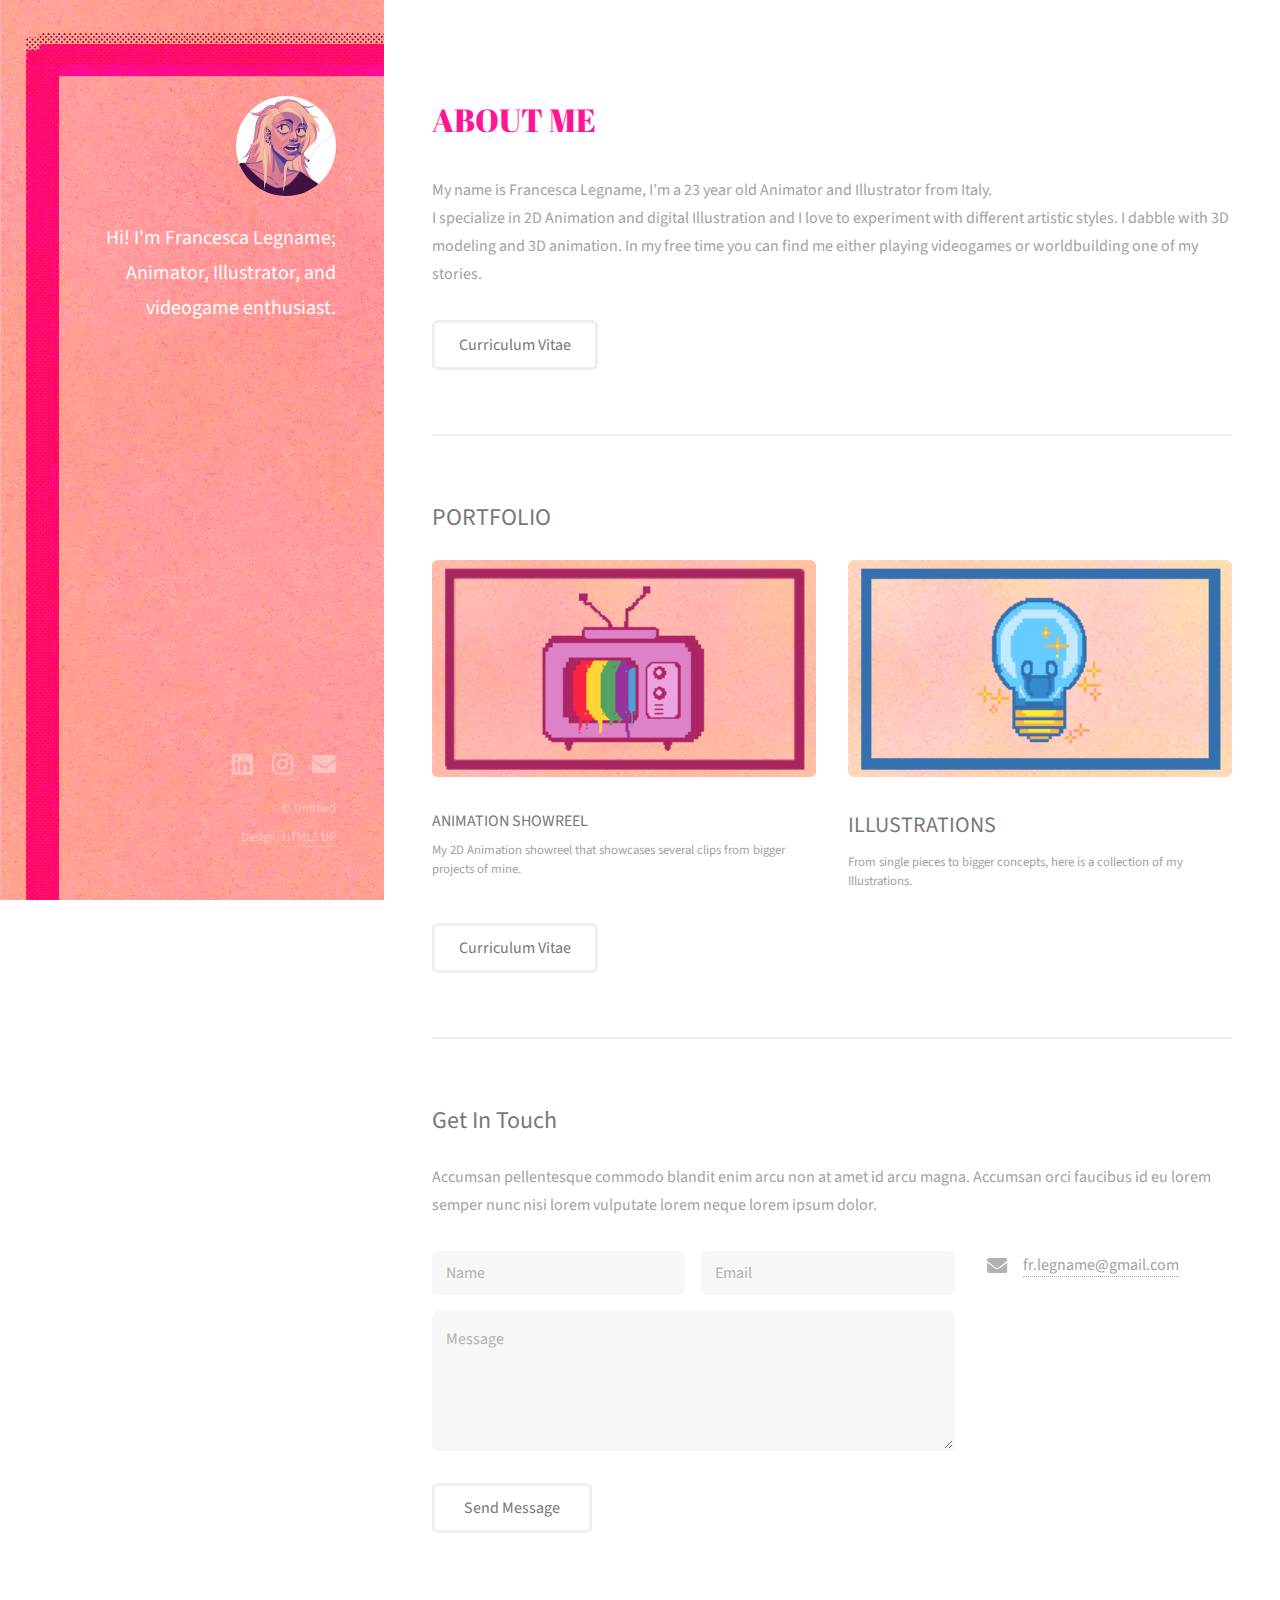
==== index.html @ 6d97934f "new overlay" ====
<!DOCTYPE HTML>
<!--
	Strata by HTML5 UP
	html5up.net | @ajlkn
	Free for personal and commercial use under the CCA 3.0 license (html5up.net/license)
-->
<html>
	<head>
		<title>Francesca Legname</title>
		<meta charset="utf-8" />
		<meta name="viewport" content="width=device-width, initial-scale=1, user-scalable=no" />
		<link rel="stylesheet" href="assets/css/main.css" />
		<link rel="preconnect" href="https://fonts.googleapis.com">
		<link rel="preconnect" href="https://fonts.gstatic.com/" crossorigin>
		<link href="https://fonts.googleapis.com/css2?family=Abril+Fatface&display=swap" rel="stylesheet">
	</head>
	<body class="is-preload">

		<!-- Header -->
			<header id="header">
				<div class="inner">
					<a href="#" class="image avatar"><img src="images/unnamed.png" alt="" /></a>
					<h1><strong>Hi! I'm Francesca Legname; Animator,<br />
					 Illustrator, and videogame enthusiast.<br /></strong>
				</div>
			</header>

		<!-- Main -->
			<div id="main">

				<!-- One -->
					<section id="one">
						<header class="major">
							<h2 style="font-family:'Abril Fatface'; color: deeppink;">ABOUT ME<br />
							</h2>
						</header>
						<p>My name is Francesca Legname, I’m a 23 year old Animator and Illustrator from Italy. <br />
							I specialize in 2D Animation and digital Illustration and I love to experiment with different artistic styles. I dabble with 3D modeling and 3D animation.
							In my free time you can find me either playing videogames or worldbuilding one of my stories.</p>
						<ul class="actions">
							<li><a href="files\CV.pdf" target="_blank" class="button">Curriculum Vitae</a></li>
						</ul>
					</section>

				<!-- Two -->
					<section id="two">
						<h2>PORTFOLIO</h2>
						<div class="row">
							<article class="col-6 col-12-xsmall work-item">
								<a href="images/SHOWREEL.mp4" class="video fit thumb"><img src="images/thumbs/TV ICON.png" alt="" /></a>
								<h3>ANIMATION SHOWREEL</h3>
								<p>My 2D Animation showreel that showcases several clips from bigger projects of mine.</p>
							</article>
							<article class="col-6 col-12-xsmall work-item">
								<a href="illustrations.html"  class= "html fit thumb"><img src="images/thumbs/BULB ICON.png" alt="" /></a>
								<h3 style="font-size: 22px">ILLUSTRATIONS</h3>
								<p>From single pieces to bigger concepts, here is a collection of my Illustrations.</p>
							</article>
							<!-- <article class="col-6 col-12-xsmall work-item">
								<a href="images/fulls/03.jpg" class="image fit thumb"><img src="images/thumbs/03.jpg" alt="" /></a>
								<h3>Tortor metus commodo</h3>
								<p>Lorem ipsum dolor sit amet nisl sed nullam feugiat.</p> -->
							
						</div>
						<ul class="actions">
							<li><a href="files\CV.pdf" target="_blank" class="button">Curriculum Vitae</a></li>
						</ul>
					</section>

				<!-- Three -->
					<section id="three">
						<h2>Get In Touch</h2>
						<p>Accumsan pellentesque commodo blandit enim arcu non at amet id arcu magna. Accumsan orci faucibus id eu lorem semper nunc nisi lorem vulputate lorem neque lorem ipsum dolor.</p>
						<div class="row">
							<div class="col-8 col-12-small">
								<form method="post" action="#">
									<div class="row gtr-uniform gtr-50">
										<div class="col-6 col-12-xsmall"><input type="text" name="name" id="name" placeholder="Name" /></div>
										<div class="col-6 col-12-xsmall"><input type="email" name="email" id="email" placeholder="Email" /></div>
										<div class="col-12"><textarea name="message" id="message" placeholder="Message" rows="4"></textarea></div>
									</div>
								</form>
								<ul class="actions">
									<li><input type="submit" value="Send Message" /></li>
								</ul>
							</div>
							<div class="col-4 col-12-small">
								<ul class="labeled-icons">
									<li>
										<h3 class="icon solid fa-envelope"><span class="label">Email</span></h3>
										<a href="mailto:fr.legname@gmail.com">fr.legname@gmail.com</a>
									</li>
								</ul>
							</div>
						</div>
					</section>

				<!-- Four -->
				<!--
					<section id="four">
						<h2>Elements</h2>

						<section>
							<h4>Text</h4>
							<p>This is <b>bold</b> and this is <strong>strong</strong>. This is <i>italic</i> and this is <em>emphasized</em>.
							This is <sup>superscript</sup> text and this is <sub>subscript</sub> text.
							This is <u>underlined</u> and this is code: <code>for (;;) { ... }</code>. Finally, <a href="#">this is a link</a>.</p>
							<hr />
							<header>
								<h4>Heading with a Subtitle</h4>
								<p>Lorem ipsum dolor sit amet nullam id egestas urna aliquam</p>
							</header>
							<p>Nunc lacinia ante nunc ac lobortis. Interdum adipiscing gravida odio porttitor sem non mi integer non faucibus ornare mi ut ante amet placerat aliquet. Volutpat eu sed ante lacinia sapien lorem accumsan varius montes viverra nibh in adipiscing blandit tempus accumsan.</p>
							<header>
								<h5>Heading with a Subtitle</h5>
								<p>Lorem ipsum dolor sit amet nullam id egestas urna aliquam</p>
							</header>
							<p>Nunc lacinia ante nunc ac lobortis. Interdum adipiscing gravida odio porttitor sem non mi integer non faucibus ornare mi ut ante amet placerat aliquet. Volutpat eu sed ante lacinia sapien lorem accumsan varius montes viverra nibh in adipiscing blandit tempus accumsan.</p>
							<hr />
							<h2>Heading Level 2</h2>
							<h3>Heading Level 3</h3>
							<h4>Heading Level 4</h4>
							<h5>Heading Level 5</h5>
							<h6>Heading Level 6</h6>
							<hr />
							<h5>Blockquote</h5>
							<blockquote>Fringilla nisl. Donec accumsan interdum nisi, quis tincidunt felis sagittis eget tempus euismod. Vestibulum ante ipsum primis in faucibus vestibulum. Blandit adipiscing eu felis iaculis volutpat ac adipiscing accumsan faucibus. Vestibulum ante ipsum primis in faucibus lorem ipsum dolor sit amet nullam adipiscing eu felis.</blockquote>
							<h5>Preformatted</h5>
							<pre><code>i = 0;

while (!deck.isInOrder()) {
print 'Iteration ' + i;
deck.shuffle();
i++;
}

print 'It took ' + i + ' iterations to sort the deck.';</code></pre>
						</section>

						<section>
							<h4>Lists</h4>
							<div class="row">
								<div class="col-6 col-12-xsmall">
									<h5>Unordered</h5>
									<ul>
										<li>Dolor pulvinar etiam magna etiam.</li>
										<li>Sagittis adipiscing lorem eleifend.</li>
										<li>Felis enim feugiat dolore viverra.</li>
									</ul>
									<h5>Alternate</h5>
									<ul class="alt">
										<li>Dolor pulvinar etiam magna etiam.</li>
										<li>Sagittis adipiscing lorem eleifend.</li>
										<li>Felis enim feugiat dolore viverra.</li>
									</ul>
								</div>
								<div class="col-6 col-12-xsmall">
									<h5>Ordered</h5>
									<ol>
										<li>Dolor pulvinar etiam magna etiam.</li>
										<li>Etiam vel felis at lorem sed viverra.</li>
										<li>Felis enim feugiat dolore viverra.</li>
										<li>Dolor pulvinar etiam magna etiam.</li>
										<li>Etiam vel felis at lorem sed viverra.</li>
										<li>Felis enim feugiat dolore viverra.</li>
									</ol>
									<h5>Icons</h5>
									<ul class="icons">
										<li><a href="#" class="icon brands fa-twitter"><span class="label">Twitter</span></a></li>
										<li><a href="#" class="icon brands fa-facebook-f"><span class="label">Facebook</span></a></li>
										<li><a href="#" class="icon brands fa-instagram"><span class="label">Instagram</span></a></li>
										<li><a href="#" class="icon brands fa-github"><span class="label">Github</span></a></li>
										<li><a href="#" class="icon brands fa-dribbble"><span class="label">Dribbble</span></a></li>
										<li><a href="#" class="icon brands fa-tumblr"><span class="label">Tumblr</span></a></li>
									</ul>
								</div>
							</div>
							<h5>Actions</h5>
							<ul class="actions">
								<li><a href="#" class="button primary">Default</a></li>
								<li><a href="#" class="button">Default</a></li>
							</ul>
							<ul class="actions small">
								<li><a href="#" class="button primary small">Small</a></li>
								<li><a href="#" class="button small">Small</a></li>
							</ul>
							<div class="row">
								<div class="col-6 col-12-small">
									<ul class="actions stacked">
										<li><a href="#" class="button primary">Default</a></li>
										<li><a href="#" class="button">Default</a></li>
									</ul>
								</div>
								<div class="col-6 col-12-small">
									<ul class="actions stacked">
										<li><a href="#" class="button primary small">Small</a></li>
										<li><a href="#" class="button small">Small</a></li>
									</ul>
								</div>
								<div class="col-6 col-12-small">
									<ul class="actions stacked">
										<li><a href="#" class="button primary fit">Default</a></li>
										<li><a href="#" class="button fit">Default</a></li>
									</ul>
								</div>
								<div class="col-6 col-12-small">
									<ul class="actions stacked">
										<li><a href="#" class="button primary small fit">Small</a></li>
										<li><a href="#" class="button small fit">Small</a></li>
									</ul>
								</div>
							</div>
						</section>

						<section>
							<h4>Table</h4>
							<h5>Default</h5>
							<div class="table-wrapper">
								<table>
									<thead>
										<tr>
											<th>Name</th>
											<th>Description</th>
											<th>Price</th>
										</tr>
									</thead>
									<tbody>
										<tr>
											<td>Item One</td>
											<td>Ante turpis integer aliquet porttitor.</td>
											<td>29.99</td>
										</tr>
										<tr>
											<td>Item Two</td>
											<td>Vis ac commodo adipiscing arcu aliquet.</td>
											<td>19.99</td>
										</tr>
										<tr>
											<td>Item Three</td>
											<td> Morbi faucibus arcu accumsan lorem.</td>
											<td>29.99</td>
										</tr>
										<tr>
											<td>Item Four</td>
											<td>Vitae integer tempus condimentum.</td>
											<td>19.99</td>
										</tr>
										<tr>
											<td>Item Five</td>
											<td>Ante turpis integer aliquet porttitor.</td>
											<td>29.99</td>
										</tr>
									</tbody>
									<tfoot>
										<tr>
											<td colspan="2"></td>
											<td>100.00</td>
										</tr>
									</tfoot>
								</table>
							</div>

							<h5>Alternate</h5>
							<div class="table-wrapper">
								<table class="alt">
									<thead>
										<tr>
											<th>Name</th>
											<th>Description</th>
											<th>Price</th>
										</tr>
									</thead>
									<tbody>
										<tr>
											<td>Item One</td>
											<td>Ante turpis integer aliquet porttitor.</td>
											<td>29.99</td>
										</tr>
										<tr>
											<td>Item Two</td>
											<td>Vis ac commodo adipiscing arcu aliquet.</td>
											<td>19.99</td>
										</tr>
										<tr>
											<td>Item Three</td>
											<td> Morbi faucibus arcu accumsan lorem.</td>
											<td>29.99</td>
										</tr>
										<tr>
											<td>Item Four</td>
											<td>Vitae integer tempus condimentum.</td>
											<td>19.99</td>
										</tr>
										<tr>
											<td>Item Five</td>
											<td>Ante turpis integer aliquet porttitor.</td>
											<td>29.99</td>
										</tr>
									</tbody>
									<tfoot>
										<tr>
											<td colspan="2"></td>
											<td>100.00</td>
										</tr>
									</tfoot>
								</table>
							</div>
						</section>

						<section>
							<h4>Buttons</h4>
							<ul class="actions">
								<li><a href="#" class="button primary">Primary</a></li>
								<li><a href="#" class="button">Default</a></li>
							</ul>
							<ul class="actions">
								<li><a href="#" class="button large">Large</a></li>
								<li><a href="#" class="button">Default</a></li>
								<li><a href="#" class="button small">Small</a></li>
							</ul>
							<ul class="actions fit">
								<li><a href="#" class="button primary fit">Fit</a></li>
								<li><a href="#" class="button fit">Fit</a></li>
							</ul>
							<ul class="actions fit small">
								<li><a href="#" class="button primary fit small">Fit + Small</a></li>
								<li><a href="#" class="button fit small">Fit + Small</a></li>
							</ul>
							<ul class="actions">
								<li><a href="#" class="button primary icon solid fa-download">Icon</a></li>
								<li><a href="#" class="button icon solid fa-download">Icon</a></li>
							</ul>
							<ul class="actions">
								<li><span class="button primary disabled">Primary</span></li>
								<li><span class="button disabled">Default</span></li>
							</ul>
						</section>

						<section>
							<h4>Form</h4>
							<form method="post" action="#">
								<div class="row gtr-uniform gtr-50">
									<div class="col-6 col-12-xsmall">
										<input type="text" name="demo-name" id="demo-name" value="" placeholder="Name" />
									</div>
									<div class="col-6 col-12-xsmall">
										<input type="email" name="demo-email" id="demo-email" value="" placeholder="Email" />
									</div>
									<div class="col-12">
										<select name="demo-category" id="demo-category">
											<option value="">- Category -</option>
											<option value="1">Manufacturing</option>
											<option value="1">Shipping</option>
											<option value="1">Administration</option>
											<option value="1">Human Resources</option>
										</select>
									</div>
									<div class="col-4 col-12-small">
										<input type="radio" id="demo-priority-low" name="demo-priority" checked>
										<label for="demo-priority-low">Low Priority</label>
									</div>
									<div class="col-4 col-12-small">
										<input type="radio" id="demo-priority-normal" name="demo-priority">
										<label for="demo-priority-normal">Normal Priority</label>
									</div>
									<div class="col-4 col-12-small">
										<input type="radio" id="demo-priority-high" name="demo-priority">
										<label for="demo-priority-high">High Priority</label>
									</div>
									<div class="col-6 col-12-small">
										<input type="checkbox" id="demo-copy" name="demo-copy">
										<label for="demo-copy">Email me a copy of this message</label>
									</div>
									<div class="col-6 col-12-small">
										<input type="checkbox" id="demo-human" name="demo-human" checked>
										<label for="demo-human">I am a human and not a robot</label>
									</div>
									<div class="col-12">
										<textarea name="demo-message" id="demo-message" placeholder="Enter your message" rows="6"></textarea>
									</div>
									<div class="col-12">
										<ul class="actions">
											<li><input type="submit" value="Send Message" class="primary" /></li>
											<li><input type="reset" value="Reset" /></li>
										</ul>
									</div>
								</div>
							</form>
						</section>

						<section>
							<h4>Image</h4>
							<h5>Fit</h5>
							<div class="box alt">
								<div class="row gtr-50 gtr-uniform">
									<div class="col-12"><span class="image fit"><img src="images/fulls/05.jpg" alt="" /></span></div>
									<div class="col-4"><span class="image fit"><img src="images/thumbs/01.jpg" alt="" /></span></div>
									<div class="col-4"><span class="image fit"><img src="images/thumbs/02.jpg" alt="" /></span></div>
									<div class="col-4"><span class="image fit"><img src="images/thumbs/03.jpg" alt="" /></span></div>
									<div class="col-4"><span class="image fit"><img src="images/thumbs/04.jpg" alt="" /></span></div>
									<div class="col-4"><span class="image fit"><img src="images/thumbs/05.jpg" alt="" /></span></div>
									<div class="col-4"><span class="image fit"><img src="images/thumbs/06.jpg" alt="" /></span></div>
									<div class="col-4"><span class="image fit"><img src="images/thumbs/03.jpg" alt="" /></span></div>
									<div class="col-4"><span class="image fit"><img src="images/thumbs/02.jpg" alt="" /></span></div>
									<div class="col-4"><span class="image fit"><img src="images/thumbs/01.jpg" alt="" /></span></div>
								</div>
							</div>
							<h5>Left &amp; Right</h5>
							<p><span class="image left"><img src="images/avatar.jpg" alt="" /></span>Fringilla nisl. Donec accumsan interdum nisi, quis tincidunt felis sagittis eget. tempus euismod. Vestibulum ante ipsum primis in faucibus vestibulum. Blandit adipiscing eu felis iaculis volutpat ac adipiscing accumsan eu faucibus. Integer ac pellentesque praesent tincidunt felis sagittis eget. tempus euismod. Vestibulum ante ipsum primis in faucibus vestibulum. Blandit adipiscing eu felis iaculis volutpat ac adipiscing accumsan eu faucibus. Integer ac pellentesque praesent. Donec accumsan interdum nisi, quis tincidunt felis sagittis eget. tempus euismod. Vestibulum ante ipsum primis in faucibus vestibulum. Blandit adipiscing eu felis iaculis volutpat ac adipiscing accumsan eu faucibus. Integer ac pellentesque praesent tincidunt felis sagittis eget. tempus euismod. Vestibulum ante ipsum primis in faucibus vestibulum. Blandit adipiscing eu felis iaculis volutpat ac adipiscing accumsan eu faucibus. Integer ac pellentesque praesent.</p>
							<p><span class="image right"><img src="images/avatar.jpg" alt="" /></span>Fringilla nisl. Donec accumsan interdum nisi, quis tincidunt felis sagittis eget. tempus euismod. Vestibulum ante ipsum primis in faucibus vestibulum. Blandit adipiscing eu felis iaculis volutpat ac adipiscing accumsan eu faucibus. Integer ac pellentesque praesent tincidunt felis sagittis eget. tempus euismod. Vestibulum ante ipsum primis in faucibus vestibulum. Blandit adipiscing eu felis iaculis volutpat ac adipiscing accumsan eu faucibus. Integer ac pellentesque praesent. Donec accumsan interdum nisi, quis tincidunt felis sagittis eget. tempus euismod. Vestibulum ante ipsum primis in faucibus vestibulum. Blandit adipiscing eu felis iaculis volutpat ac adipiscing accumsan eu faucibus. Integer ac pellentesque praesent tincidunt felis sagittis eget. tempus euismod. Vestibulum ante ipsum primis in faucibus vestibulum. Blandit adipiscing eu felis iaculis volutpat ac adipiscing accumsan eu faucibus. Integer ac pellentesque praesent.</p>
						</section>

					</section>
				-->

			</div>

		<!-- Footer -->
			<footer id="footer">
				<div class="inner">
					<ul class="icons">
						<li><a href="https://www.linkedin.com/in/francesca-legname-397b5730a/" target="_blank" class="icon brands fa-linkedin"><span class="label">Linkedin</span></a></li>
						<li><a href="https://www.instagram.com/frank.is.tired/" target="_blank" class="icon brands fa-instagram"><span class="label">Instagram</span></a></li>
						<li><a href="mailto:fr.legname@gmail.com" class="icon solid fa-envelope"><span class="label">Email</span></a></li>
					</ul>
					<ul class="copyright">
						<li>&copy; Untitled</li><li>Design: <a href="http://html5up.net">HTML5 UP</a></li>
					</ul>
				</div>
			</footer>

		<!-- Scripts -->
			<script src="assets/js/jquery.min.js"></script>
			<script src="assets/js/jquery.poptrox.min.js"></script>
			<script src="assets/js/browser.min.js"></script>
			<script src="assets/js/breakpoints.min.js"></script>
			<script src="assets/js/util.js"></script>
			<script src="assets/js/main.js"></script>

	</body>
</html>
---- assets/css/main.css ----
@import url("fontawesome-all.min.css");
@import url("https://fonts.googleapis.com/css?family=Source+Sans+Pro:400,400italic");

/*
	Strata by HTML5 UP
	html5up.net | @ajlkn
	Free for personal and commercial use under the CCA 3.0 license (html5up.net/license)
*/

html, body, div, span, applet, object,
iframe, h1, h2, h3, h4, h5, h6, p, blockquote,
pre, a, abbr, acronym, address, big, cite,
code, del, dfn, em, img, ins, kbd, q, s, samp,
small, strike, strong, sub, sup, tt, var, b,
u, i, center, dl, dt, dd, ol, ul, li, fieldset,
form, label, legend, table, caption, tbody,
tfoot, thead, tr, th, td, article, aside,
canvas, details, embed, figure, figcaption,
footer, header, hgroup, menu, nav, output, ruby,
section, summary, time, mark, audio, video, image {
	margin: 0;
	padding: 0;
	border: 0;
	font-size: 100%;
	font: inherit;
	vertical-align: baseline;}

article, aside, details, figcaption, figure,
footer, header, hgroup, menu, nav, section {
	display: block;}

body {
	line-height: 1;
}

ol, ul {
	list-style: none;
}

blockquote, q {
	quotes: none;
}

	blockquote:before, blockquote:after, q:before, q:after {
		content: '';
		content: none;
	}

table {
	border-collapse: collapse;
	border-spacing: 0;
}

body {
	-webkit-text-size-adjust: none;
}

mark {
	background-color: transparent;
	color: inherit;
}

input::-moz-focus-inner {
	border: 0;
	padding: 0;
}

input, select, textarea {
	-moz-appearance: none;
	-webkit-appearance: none;
	-ms-appearance: none;
	appearance: none;
}

/* Basic */

	html {
		box-sizing: border-box;
	}

	*, *:before, *:after {
		box-sizing: inherit;
	}

	body {
		background: #fff;
	}

		body.is-preload *, body.is-preload *:before, body.is-preload *:after {
			-moz-animation: none !important;
			-webkit-animation: none !important;
			-ms-animation: none !important;
			animation: none !important;
			-moz-transition: none !important;
			-webkit-transition: none !important;
			-ms-transition: none !important;
			transition: none !important;
		}

	body, input, select, textarea {
		color: #a2a2a2;
		font-family: "Source Sans Pro", Helvetica, sans-serif;
		font-size: 16pt;
		font-weight: 400;
		line-height: 1.75em;
	}

	a {
		-moz-transition: color 0.2s ease-in-out, border-color 0.2s ease-in-out;
		-webkit-transition: color 0.2s ease-in-out, border-color 0.2s ease-in-out;
		-ms-transition: color 0.2s ease-in-out, border-color 0.2s ease-in-out;
		transition: color 0.2s ease-in-out, border-color 0.2s ease-in-out;
		border-bottom: dotted 1px;
		color: #49bf9d;
		text-decoration: none;
	}

		a:hover {
			border-bottom-color: transparent;
			color: #49bf9d !important;
			text-decoration: none;
		}

	strong, b {
		color: #787878;
		font-weight: 400;
	}

	em, i {
		font-style: italic;
	}

	p {
		margin: 0 0 2em 0;
	}

	h1, h2, h3, h4, h5, h6 {
		color: #787878;
		font-weight: 400;
		line-height: 1em;
		margin: 0 0 1em 0;
	}

		h1 a, h2 a, h3 a, h4 a, h5 a, h6 a {
			color: inherit;
			text-decoration: none;
		}

	h1 {
		font-size: 2em;
		line-height: 1.5em;
	}

	h2 {
		font-size: 1.5em;
		line-height: 1.5em;
	}

	h3 {
		font-size: 1.25em;
		line-height: 1.5em;
	}

	h4 {
		font-size: 1.1em;
		line-height: 1.5em;
	}

	h5 {
		font-size: 0.9em;
		line-height: 1.5em;
	}

	h6 {
		font-size: 0.7em;
		line-height: 1.5em;
	}

	sub {
		font-size: 0.8em;
		position: relative;
		top: 0.5em;
	}

	sup {
		font-size: 0.8em;
		position: relative;
		top: -0.5em;
	}

	hr {
		border: 0;
		border-bottom: solid 2px #efefef;
		margin: 2em 0;
	}

		hr.major {
			margin: 3em 0;
		}

	blockquote {
		border-left: solid 6px #efefef;
		font-style: italic;
		margin: 0 0 2em 0;
		padding: 0.5em 0 0.5em 1.5em;
	}

	code {
		background: #f7f7f7;
		border-radius: 0.35em;
		border: solid 2px #efefef;
		font-family: "Courier New", monospace;
		font-size: 0.9em;
		margin: 0 0.25em;
		padding: 0.25em 0.65em;
	}

	pre {
		-webkit-overflow-scrolling: touch;
		font-family: "Courier New", monospace;
		font-size: 0.9em;
		margin: 0 0 2em 0;
	}

		pre code {
			display: block;
			line-height: 1.75em;
			padding: 1em 1.5em;
			overflow-x: auto;
		}

	.align-left {
		text-align: left;
	}

	.align-center {
		text-align: center;
	}

	.align-right {
		text-align: right;
	}

/* Container */

	.container {
		margin: 0 auto;
		max-width: calc(100% - 4em);
		width: 100%;
	}

		.container.xsmall {
			width: 25%;
		}

		.container.small {
			width: 50%;
		}

		.container.medium {
			width: 75%;
		}

		.container.large {
			width: 125%;
		}

		.container.xlarge {
			width: 150%;
		}

		.container.max {
			width: 100%;
		}

		@media screen and (max-width: 980px) {

			.container {
				width: 100% !important;
				max-width: 100% !important;
			}

		}

		@media screen and (max-width: 480px) {

			.container {
				max-width: calc(100% - 3em);
			}

		}

/* Row */

	.row {
		display: flex;
		flex-wrap: wrap;
		box-sizing: border-box;
		align-items: stretch;
	}

		.row > * {
			box-sizing: border-box;
		}

		.row.gtr-uniform > * > :last-child {
			margin-bottom: 0;
		}

		.row.aln-left {
			justify-content: flex-start;
		}

		.row.aln-center {
			justify-content: center;
		}

		.row.aln-right {
			justify-content: flex-end;
		}

		.row.aln-top {
			align-items: flex-start;
		}

		.row.aln-middle {
			align-items: center;
		}

		.row.aln-bottom {
			align-items: flex-end;
		}

		.row > .imp {
			order: -1;
		}

		.row > .col-1 {
			width: 8.33333%;
		}

		.row > .off-1 {
			margin-left: 8.33333%;
		}

		.row > .col-2 {
			width: 16.66667%;
		}

		.row > .off-2 {
			margin-left: 16.66667%;
		}

		.row > .col-3 {
			width: 25%;
		}

		.row > .off-3 {
			margin-left: 25%;
		}

		.row > .col-4 {
			width: 33.33333%;
		}

		.row > .off-4 {
			margin-left: 33.33333%;
		}

		.row > .col-5 {
			width: 41.66667%;
		}

		.row > .off-5 {
			margin-left: 41.66667%;
		}

		.row > .col-6 {
			width: 50%;
		}

		.row > .off-6 {
			margin-left: 50%;
		}

		.row > .col-7 {
			width: 58.33333%;
		}

		.row > .off-7 {
			margin-left: 58.33333%;
		}

		.row > .col-8 {
			width: 66.66667%;
		}

		.row > .off-8 {
			margin-left: 66.66667%;
		}

		.row > .col-9 {
			width: 75%;
		}

		.row > .off-9 {
			margin-left: 75%;
		}

		.row > .col-10 {
			width: 83.33333%;
		}

		.row > .off-10 {
			margin-left: 83.33333%;
		}

		.row > .col-11 {
			width: 91.66667%;
		}

		.row > .off-11 {
			margin-left: 91.66667%;
		}

		.row > .col-12 {
			width: 100%;
		}

		.row > .off-12 {
			margin-left: 100%;
		}

		.row.gtr-0 {
			margin-top: 0;
			margin-left: 0em;
		}

			.row.gtr-0 > * {
				padding: 0 0 0 0em;
			}

			.row.gtr-0.gtr-uniform {
				margin-top: 0em;
			}

				.row.gtr-0.gtr-uniform > * {
					padding-top: 0em;
				}

		.row.gtr-25 {
			margin-top: 0;
			margin-left: -0.625em;
		}

			.row.gtr-25 > * {
				padding: 0 0 0 0.625em;
			}

			.row.gtr-25.gtr-uniform {
				margin-top: -0.625em;
			}

				.row.gtr-25.gtr-uniform > * {
					padding-top: 0.625em;
				}

		.row.gtr-50 {
			margin-top: 0;
			margin-left: -1.25em;
		}

			.row.gtr-50 > * {
				padding: 0 0 0 1.25em;
			}

			.row.gtr-50.gtr-uniform {
				margin-top: -1.25em;
			}

				.row.gtr-50.gtr-uniform > * {
					padding-top: 1.25em;
				}

		.row {
			margin-top: 0;
			margin-left: -2.5em;
		}

			.row > * {
				padding: 0 0 0 2.5em;
			}

			.row.gtr-uniform {
				margin-top: -2.5em;
			}

				.row.gtr-uniform > * {
					padding-top: 2.5em;
				}

		.row.gtr-150 {
			margin-top: 0;
			margin-left: -3.75em;
		}

			.row.gtr-150 > * {
				padding: 0 0 0 3.75em;
			}

			.row.gtr-150.gtr-uniform {
				margin-top: -3.75em;
			}

				.row.gtr-150.gtr-uniform > * {
					padding-top: 3.75em;
				}

		.row.gtr-200 {
			margin-top: 0;
			margin-left: -5em;
		}

			.row.gtr-200 > * {
				padding: 0 0 0 5em;
			}

			.row.gtr-200.gtr-uniform {
				margin-top: -5em;
			}

				.row.gtr-200.gtr-uniform > * {
					padding-top: 5em;
				}

		@media screen and (max-width: 1800px) {

			.row {
				display: flex;
				flex-wrap: wrap;
				box-sizing: border-box;
				align-items: stretch;
			}

				.row > * {
					box-sizing: border-box;
				}

				.row.gtr-uniform > * > :last-child {
					margin-bottom: 0;
				}

				.row.aln-left {
					justify-content: flex-start;
				}

				.row.aln-center {
					justify-content: center;
				}

				.row.aln-right {
					justify-content: flex-end;
				}

				.row.aln-top {
					align-items: flex-start;
				}

				.row.aln-middle {
					align-items: center;
				}

				.row.aln-bottom {
					align-items: flex-end;
				}

				.row > .imp-xlarge {
					order: -1;
				}

				.row > .col-1-xlarge {
					width: 8.33333%;
				}

				.row > .off-1-xlarge {
					margin-left: 8.33333%;
				}

				.row > .col-2-xlarge {
					width: 16.66667%;
				}

				.row > .off-2-xlarge {
					margin-left: 16.66667%;
				}

				.row > .col-3-xlarge {
					width: 25%;
				}

				.row > .off-3-xlarge {
					margin-left: 25%;
				}

				.row > .col-4-xlarge {
					width: 33.33333%;
				}

				.row > .off-4-xlarge {
					margin-left: 33.33333%;
				}

				.row > .col-5-xlarge {
					width: 41.66667%;
				}

				.row > .off-5-xlarge {
					margin-left: 41.66667%;
				}

				.row > .col-6-xlarge {
					width: 50%;
				}

				.row > .off-6-xlarge {
					margin-left: 50%;
				}

				.row > .col-7-xlarge {
					width: 58.33333%;
				}

				.row > .off-7-xlarge {
					margin-left: 58.33333%;
				}

				.row > .col-8-xlarge {
					width: 66.66667%;
				}

				.row > .off-8-xlarge {
					margin-left: 66.66667%;
				}

				.row > .col-9-xlarge {
					width: 75%;
				}

				.row > .off-9-xlarge {
					margin-left: 75%;
				}

				.row > .col-10-xlarge {
					width: 83.33333%;
				}

				.row > .off-10-xlarge {
					margin-left: 83.33333%;
				}

				.row > .col-11-xlarge {
					width: 91.66667%;
				}

				.row > .off-11-xlarge {
					margin-left: 91.66667%;
				}

				.row > .col-12-xlarge {
					width: 100%;
				}

				.row > .off-12-xlarge {
					margin-left: 100%;
				}

				.row.gtr-0 {
					margin-top: 0;
					margin-left: 0em;
				}

					.row.gtr-0 > * {
						padding: 0 0 0 0em;
					}

					.row.gtr-0.gtr-uniform {
						margin-top: 0em;
					}

						.row.gtr-0.gtr-uniform > * {
							padding-top: 0em;
						}

				.row.gtr-25 {
					margin-top: 0;
					margin-left: -0.625em;
				}

					.row.gtr-25 > * {
						padding: 0 0 0 0.625em;
					}

					.row.gtr-25.gtr-uniform {
						margin-top: -0.625em;
					}

						.row.gtr-25.gtr-uniform > * {
							padding-top: 0.625em;
						}

				.row.gtr-50 {
					margin-top: 0;
					margin-left: -1.25em;
				}

					.row.gtr-50 > * {
						padding: 0 0 0 1.25em;
					}

					.row.gtr-50.gtr-uniform {
						margin-top: -1.25em;
					}

						.row.gtr-50.gtr-uniform > * {
							padding-top: 1.25em;
						}

				.row {
					margin-top: 0;
					margin-left: -2.5em;
				}

					.row > * {
						padding: 0 0 0 2.5em;
					}

					.row.gtr-uniform {
						margin-top: -2.5em;
					}

						.row.gtr-uniform > * {
							padding-top: 2.5em;
						}

				.row.gtr-150 {
					margin-top: 0;
					margin-left: -3.75em;
				}

					.row.gtr-150 > * {
						padding: 0 0 0 3.75em;
					}

					.row.gtr-150.gtr-uniform {
						margin-top: -3.75em;
					}

						.row.gtr-150.gtr-uniform > * {
							padding-top: 3.75em;
						}

				.row.gtr-200 {
					margin-top: 0;
					margin-left: -5em;
				}

					.row.gtr-200 > * {
						padding: 0 0 0 5em;
					}

					.row.gtr-200.gtr-uniform {
						margin-top: -5em;
					}

						.row.gtr-200.gtr-uniform > * {
							padding-top: 5em;
						}

		}

		@media screen and (max-width: 1280px) {

			.row {
				display: flex;
				flex-wrap: wrap;
				box-sizing: border-box;
				align-items: stretch;
			}

				.row > * {
					box-sizing: border-box;
				}

				.row.gtr-uniform > * > :last-child {
					margin-bottom: 0;
				}

				.row.aln-left {
					justify-content: flex-start;
				}

				.row.aln-center {
					justify-content: center;
				}

				.row.aln-right {
					justify-content: flex-end;
				}

				.row.aln-top {
					align-items: flex-start;
				}

				.row.aln-middle {
					align-items: center;
				}

				.row.aln-bottom {
					align-items: flex-end;
				}

				.row > .imp-large {
					order: -1;
				}

				.row > .col-1-large {
					width: 8.33333%;
				}

				.row > .off-1-large {
					margin-left: 8.33333%;
				}

				.row > .col-2-large {
					width: 16.66667%;
				}

				.row > .off-2-large {
					margin-left: 16.66667%;
				}

				.row > .col-3-large {
					width: 25%;
				}

				.row > .off-3-large {
					margin-left: 25%;
				}

				.row > .col-4-large {
					width: 33.33333%;
				}

				.row > .off-4-large {
					margin-left: 33.33333%;
				}

				.row > .col-5-large {
					width: 41.66667%;
				}

				.row > .off-5-large {
					margin-left: 41.66667%;
				}

				.row > .col-6-large {
					width: 50%;
				}

				.row > .off-6-large {
					margin-left: 50%;
				}

				.row > .col-7-large {
					width: 58.33333%;
				}

				.row > .off-7-large {
					margin-left: 58.33333%;
				}

				.row > .col-8-large {
					width: 66.66667%;
				}

				.row > .off-8-large {
					margin-left: 66.66667%;
				}

				.row > .col-9-large {
					width: 75%;
				}

				.row > .off-9-large {
					margin-left: 75%;
				}

				.row > .col-10-large {
					width: 83.33333%;
				}

				.row > .off-10-large {
					margin-left: 83.33333%;
				}

				.row > .col-11-large {
					width: 91.66667%;
				}

				.row > .off-11-large {
					margin-left: 91.66667%;
				}

				.row > .col-12-large {
					width: 100%;
				}

				.row > .off-12-large {
					margin-left: 100%;
				}

				.row.gtr-0 {
					margin-top: 0;
					margin-left: 0em;
				}

					.row.gtr-0 > * {
						padding: 0 0 0 0em;
					}

					.row.gtr-0.gtr-uniform {
						margin-top: 0em;
					}

						.row.gtr-0.gtr-uniform > * {
							padding-top: 0em;
						}

				.row.gtr-25 {
					margin-top: 0;
					margin-left: -0.5em;
				}

					.row.gtr-25 > * {
						padding: 0 0 0 0.5em;
					}

					.row.gtr-25.gtr-uniform {
						margin-top: -0.5em;
					}

						.row.gtr-25.gtr-uniform > * {
							padding-top: 0.5em;
						}

				.row.gtr-50 {
					margin-top: 0;
					margin-left: -1em;
				}

					.row.gtr-50 > * {
						padding: 0 0 0 1em;
					}

					.row.gtr-50.gtr-uniform {
						margin-top: -1em;
					}

						.row.gtr-50.gtr-uniform > * {
							padding-top: 1em;
						}

				.row {
					margin-top: 0;
					margin-left: -2em;
				}

					.row > * {
						padding: 0 0 0 2em;
					}

					.row.gtr-uniform {
						margin-top: -2em;
					}

						.row.gtr-uniform > * {
							padding-top: 2em;
						}

				.row.gtr-150 {
					margin-top: 0;
					margin-left: -3em;
				}

					.row.gtr-150 > * {
						padding: 0 0 0 3em;
					}

					.row.gtr-150.gtr-uniform {
						margin-top: -3em;
					}

						.row.gtr-150.gtr-uniform > * {
							padding-top: 3em;
						}

				.row.gtr-200 {
					margin-top: 0;
					margin-left: -4em;
				}

					.row.gtr-200 > * {
						padding: 0 0 0 4em;
					}

					.row.gtr-200.gtr-uniform {
						margin-top: -4em;
					}

						.row.gtr-200.gtr-uniform > * {
							padding-top: 4em;
						}

		}

		@media screen and (max-width: 980px) {

			.row {
				display: flex;
				flex-wrap: wrap;
				box-sizing: border-box;
				align-items: stretch;
			}

				.row > * {
					box-sizing: border-box;
				}

				.row.gtr-uniform > * > :last-child {
					margin-bottom: 0;
				}

				.row.aln-left {
					justify-content: flex-start;
				}

				.row.aln-center {
					justify-content: center;
				}

				.row.aln-right {
					justify-content: flex-end;
				}

				.row.aln-top {
					align-items: flex-start;
				}

				.row.aln-middle {
					align-items: center;
				}

				.row.aln-bottom {
					align-items: flex-end;
				}

				.row > .imp-medium {
					order: -1;
				}

				.row > .col-1-medium {
					width: 8.33333%;
				}

				.row > .off-1-medium {
					margin-left: 8.33333%;
				}

				.row > .col-2-medium {
					width: 16.66667%;
				}

				.row > .off-2-medium {
					margin-left: 16.66667%;
				}

				.row > .col-3-medium {
					width: 25%;
				}

				.row > .off-3-medium {
					margin-left: 25%;
				}

				.row > .col-4-medium {
					width: 33.33333%;
				}

				.row > .off-4-medium {
					margin-left: 33.33333%;
				}

				.row > .col-5-medium {
					width: 41.66667%;
				}

				.row > .off-5-medium {
					margin-left: 41.66667%;
				}

				.row > .col-6-medium {
					width: 50%;
				}

				.row > .off-6-medium {
					margin-left: 50%;
				}

				.row > .col-7-medium {
					width: 58.33333%;
				}

				.row > .off-7-medium {
					margin-left: 58.33333%;
				}

				.row > .col-8-medium {
					width: 66.66667%;
				}

				.row > .off-8-medium {
					margin-left: 66.66667%;
				}

				.row > .col-9-medium {
					width: 75%;
				}

				.row > .off-9-medium {
					margin-left: 75%;
				}

				.row > .col-10-medium {
					width: 83.33333%;
				}

				.row > .off-10-medium {
					margin-left: 83.33333%;
				}

				.row > .col-11-medium {
					width: 91.66667%;
				}

				.row > .off-11-medium {
					margin-left: 91.66667%;
				}

				.row > .col-12-medium {
					width: 100%;
				}

				.row > .off-12-medium {
					margin-left: 100%;
				}

				.row.gtr-0 {
					margin-top: 0;
					margin-left: 0em;
				}

					.row.gtr-0 > * {
						padding: 0 0 0 0em;
					}

					.row.gtr-0.gtr-uniform {
						margin-top: 0em;
					}

						.row.gtr-0.gtr-uniform > * {
							padding-top: 0em;
						}

				.row.gtr-25 {
					margin-top: 0;
					margin-left: -0.5em;
				}

					.row.gtr-25 > * {
						padding: 0 0 0 0.5em;
					}

					.row.gtr-25.gtr-uniform {
						margin-top: -0.5em;
					}

						.row.gtr-25.gtr-uniform > * {
							padding-top: 0.5em;
						}

				.row.gtr-50 {
					margin-top: 0;
					margin-left: -1em;
				}

					.row.gtr-50 > * {
						padding: 0 0 0 1em;
					}

					.row.gtr-50.gtr-uniform {
						margin-top: -1em;
					}

						.row.gtr-50.gtr-uniform > * {
							padding-top: 1em;
						}

				.row {
					margin-top: 0;
					margin-left: -2em;
				}

					.row > * {
						padding: 0 0 0 2em;
					}

					.row.gtr-uniform {
						margin-top: -2em;
					}

						.row.gtr-uniform > * {
							padding-top: 2em;
						}

				.row.gtr-150 {
					margin-top: 0;
					margin-left: -3em;
				}

					.row.gtr-150 > * {
						padding: 0 0 0 3em;
					}

					.row.gtr-150.gtr-uniform {
						margin-top: -3em;
					}

						.row.gtr-150.gtr-uniform > * {
							padding-top: 3em;
						}

				.row.gtr-200 {
					margin-top: 0;
					margin-left: -4em;
				}

					.row.gtr-200 > * {
						padding: 0 0 0 4em;
					}

					.row.gtr-200.gtr-uniform {
						margin-top: -4em;
					}

						.row.gtr-200.gtr-uniform > * {
							padding-top: 4em;
						}

		}

		@media screen and (max-width: 736px) {

			.row {
				display: flex;
				flex-wrap: wrap;
				box-sizing: border-box;
				align-items: stretch;
			}

				.row > * {
					box-sizing: border-box;
				}

				.row.gtr-uniform > * > :last-child {
					margin-bottom: 0;
				}

				.row.aln-left {
					justify-content: flex-start;
				}

				.row.aln-center {
					justify-content: center;
				}

				.row.aln-right {
					justify-content: flex-end;
				}

				.row.aln-top {
					align-items: flex-start;
				}

				.row.aln-middle {
					align-items: center;
				}

				.row.aln-bottom {
					align-items: flex-end;
				}

				.row > .imp-small {
					order: -1;
				}

				.row > .col-1-small {
					width: 8.33333%;
				}

				.row > .off-1-small {
					margin-left: 8.33333%;
				}

				.row > .col-2-small {
					width: 16.66667%;
				}

				.row > .off-2-small {
					margin-left: 16.66667%;
				}

				.row > .col-3-small {
					width: 25%;
				}

				.row > .off-3-small {
					margin-left: 25%;
				}

				.row > .col-4-small {
					width: 33.33333%;
				}

				.row > .off-4-small {
					margin-left: 33.33333%;
				}

				.row > .col-5-small {
					width: 41.66667%;
				}

				.row > .off-5-small {
					margin-left: 41.66667%;
				}

				.row > .col-6-small {
					width: 50%;
				}

				.row > .off-6-small {
					margin-left: 50%;
				}

				.row > .col-7-small {
					width: 58.33333%;
				}

				.row > .off-7-small {
					margin-left: 58.33333%;
				}

				.row > .col-8-small {
					width: 66.66667%;
				}

				.row > .off-8-small {
					margin-left: 66.66667%;
				}

				.row > .col-9-small {
					width: 75%;
				}

				.row > .off-9-small {
					margin-left: 75%;
				}

				.row > .col-10-small {
					width: 83.33333%;
				}

				.row > .off-10-small {
					margin-left: 83.33333%;
				}

				.row > .col-11-small {
					width: 91.66667%;
				}

				.row > .off-11-small {
					margin-left: 91.66667%;
				}

				.row > .col-12-small {
					width: 100%;
				}

				.row > .off-12-small {
					margin-left: 100%;
				}

				.row.gtr-0 {
					margin-top: 0;
					margin-left: 0em;
				}

					.row.gtr-0 > * {
						padding: 0 0 0 0em;
					}

					.row.gtr-0.gtr-uniform {
						margin-top: 0em;
					}

						.row.gtr-0.gtr-uniform > * {
							padding-top: 0em;
						}

				.row.gtr-25 {
					margin-top: 0;
					margin-left: -0.375em;
				}

					.row.gtr-25 > * {
						padding: 0 0 0 0.375em;
					}

					.row.gtr-25.gtr-uniform {
						margin-top: -0.375em;
					}

						.row.gtr-25.gtr-uniform > * {
							padding-top: 0.375em;
						}

				.row.gtr-50 {
					margin-top: 0;
					margin-left: -0.75em;
				}

					.row.gtr-50 > * {
						padding: 0 0 0 0.75em;
					}

					.row.gtr-50.gtr-uniform {
						margin-top: -0.75em;
					}

						.row.gtr-50.gtr-uniform > * {
							padding-top: 0.75em;
						}

				.row {
					margin-top: 0;
					margin-left: -1.5em;
				}

					.row > * {
						padding: 0 0 0 1.5em;
					}

					.row.gtr-uniform {
						margin-top: -1.5em;
					}

						.row.gtr-uniform > * {
							padding-top: 1.5em;
						}

				.row.gtr-150 {
					margin-top: 0;
					margin-left: -2.25em;
				}

					.row.gtr-150 > * {
						padding: 0 0 0 2.25em;
					}

					.row.gtr-150.gtr-uniform {
						margin-top: -2.25em;
					}

						.row.gtr-150.gtr-uniform > * {
							padding-top: 2.25em;
						}

				.row.gtr-200 {
					margin-top: 0;
					margin-left: -3em;
				}

					.row.gtr-200 > * {
						padding: 0 0 0 3em;
					}

					.row.gtr-200.gtr-uniform {
						margin-top: -3em;
					}

						.row.gtr-200.gtr-uniform > * {
							padding-top: 3em;
						}

		}

		@media screen and (max-width: 480px) {

			.row {
				display: flex;
				flex-wrap: wrap;
				box-sizing: border-box;
				align-items: stretch;
			}

				.row > * {
					box-sizing: border-box;
				}

				.row.gtr-uniform > * > :last-child {
					margin-bottom: 0;
				}

				.row.aln-left {
					justify-content: flex-start;
				}

				.row.aln-center {
					justify-content: center;
				}

				.row.aln-right {
					justify-content: flex-end;
				}

				.row.aln-top {
					align-items: flex-start;
				}

				.row.aln-middle {
					align-items: center;
				}

				.row.aln-bottom {
					align-items: flex-end;
				}

				.row > .imp-xsmall {
					order: -1;
				}

				.row > .col-1-xsmall {
					width: 8.33333%;
				}

				.row > .off-1-xsmall {
					margin-left: 8.33333%;
				}

				.row > .col-2-xsmall {
					width: 16.66667%;
				}

				.row > .off-2-xsmall {
					margin-left: 16.66667%;
				}

				.row > .col-3-xsmall {
					width: 25%;
				}

				.row > .off-3-xsmall {
					margin-left: 25%;
				}

				.row > .col-4-xsmall {
					width: 33.33333%;
				}

				.row > .off-4-xsmall {
					margin-left: 33.33333%;
				}

				.row > .col-5-xsmall {
					width: 41.66667%;
				}

				.row > .off-5-xsmall {
					margin-left: 41.66667%;
				}

				.row > .col-6-xsmall {
					width: 50%;
				}

				.row > .off-6-xsmall {
					margin-left: 50%;
				}

				.row > .col-7-xsmall {
					width: 58.33333%;
				}

				.row > .off-7-xsmall {
					margin-left: 58.33333%;
				}

				.row > .col-8-xsmall {
					width: 66.66667%;
				}

				.row > .off-8-xsmall {
					margin-left: 66.66667%;
				}

				.row > .col-9-xsmall {
					width: 75%;
				}

				.row > .off-9-xsmall {
					margin-left: 75%;
				}

				.row > .col-10-xsmall {
					width: 83.33333%;
				}

				.row > .off-10-xsmall {
					margin-left: 83.33333%;
				}

				.row > .col-11-xsmall {
					width: 91.66667%;
				}

				.row > .off-11-xsmall {
					margin-left: 91.66667%;
				}

				.row > .col-12-xsmall {
					width: 100%;
				}

				.row > .off-12-xsmall {
					margin-left: 100%;
				}

				.row.gtr-0 {
					margin-top: 0;
					margin-left: 0em;
				}

					.row.gtr-0 > * {
						padding: 0 0 0 0em;
					}

					.row.gtr-0.gtr-uniform {
						margin-top: 0em;
					}

						.row.gtr-0.gtr-uniform > * {
							padding-top: 0em;
						}

				.row.gtr-25 {
					margin-top: 0;
					margin-left: -0.375em;
				}

					.row.gtr-25 > * {
						padding: 0 0 0 0.375em;
					}

					.row.gtr-25.gtr-uniform {
						margin-top: -0.375em;
					}

						.row.gtr-25.gtr-uniform > * {
							padding-top: 0.375em;
						}

				.row.gtr-50 {
					margin-top: 0;
					margin-left: -0.75em;
				}

					.row.gtr-50 > * {
						padding: 0 0 0 0.75em;
					}

					.row.gtr-50.gtr-uniform {
						margin-top: -0.75em;
					}

						.row.gtr-50.gtr-uniform > * {
							padding-top: 0.75em;
						}

				.row {
					margin-top: 0;
					margin-left: -1.5em;
				}

					.row > * {
						padding: 0 0 0 1.5em;
					}

					.row.gtr-uniform {
						margin-top: -1.5em;
					}

						.row.gtr-uniform > * {
							padding-top: 1.5em;
						}

				.row.gtr-150 {
					margin-top: 0;
					margin-left: -2.25em;
				}

					.row.gtr-150 > * {
						padding: 0 0 0 2.25em;
					}

					.row.gtr-150.gtr-uniform {
						margin-top: -2.25em;
					}

						.row.gtr-150.gtr-uniform > * {
							padding-top: 2.25em;
						}

				.row.gtr-200 {
					margin-top: 0;
					margin-left: -3em;
				}

					.row.gtr-200 > * {
						padding: 0 0 0 3em;
					}

					.row.gtr-200.gtr-uniform {
						margin-top: -3em;
					}

						.row.gtr-200.gtr-uniform > * {
							padding-top: 3em;
						}

		}

/* Section/Article */

	section.special, article.special {
		text-align: center;
	}

	header p {
		color: #b2b2b2;
		position: relative;
		margin: 0 0 1.5em 0;
	}

	header h2 + p {
		font-size: 1.25em;
		margin-top: -1em;
		line-height: 1.5em;
	}

	header h3 + p {
		font-size: 1.1em;
		margin-top: -0.8em;
		line-height: 1.5em;
	}

	header h4 + p,
	header h5 + p,
	header h6 + p {
		font-size: 0.9em;
		margin-top: -0.6em;
		line-height: 1.5em;
	}

	header.major h2 {
		font-size: 2em;
	}

/* Form */

	form {
		margin: 0 0 2em 0;
	}

	label {
		color: #787878;
		display: block;
		font-size: 0.9em;
		font-weight: 400;
		margin: 0 0 1em 0;
	}

	input[type="text"],
	input[type="password"],
	input[type="email"],
	select,
	textarea {
		-moz-appearance: none;
		-webkit-appearance: none;
		-ms-appearance: none;
		appearance: none;
		background: #f7f7f7;
		border-radius: 0.35em;
		border: solid 2px transparent;
		color: inherit;
		display: block;
		outline: 0;
		padding: 0 0.75em;
		text-decoration: none;
		width: 100%;
	}

		input[type="text"]:invalid,
		input[type="password"]:invalid,
		input[type="email"]:invalid,
		select:invalid,
		textarea:invalid {
			box-shadow: none;
		}

		input[type="text"]:focus,
		input[type="password"]:focus,
		input[type="email"]:focus,
		select:focus,
		textarea:focus {
			border-color: #49bf9d;
		}

	select {
		background-image: url("data:image/svg+xml;charset=utf8,%3Csvg xmlns='http://www.w3.org/2000/svg' width='40' height='40' preserveAspectRatio='none' viewBox='0 0 40 40'%3E%3Cpath d='M9.4,12.3l10.4,10.4l10.4-10.4c0.2-0.2,0.5-0.4,0.9-0.4c0.3,0,0.6,0.1,0.9,0.4l3.3,3.3c0.2,0.2,0.4,0.5,0.4,0.9 c0,0.4-0.1,0.6-0.4,0.9L20.7,31.9c-0.2,0.2-0.5,0.4-0.9,0.4c-0.3,0-0.6-0.1-0.9-0.4L4.3,17.3c-0.2-0.2-0.4-0.5-0.4-0.9 c0-0.4,0.1-0.6,0.4-0.9l3.3-3.3c0.2-0.2,0.5-0.4,0.9-0.4S9.1,12.1,9.4,12.3z' fill='%23dfdfdf' /%3E%3C/svg%3E");
		background-size: 1.25rem;
		background-repeat: no-repeat;
		background-position: calc(100% - 1rem) center;
		height: 2.75em;
		padding-right: 2.75em;
		text-overflow: ellipsis;
	}

		select option {
			color: #787878;
			background: #fff;
		}

		select:focus::-ms-value {
			background-color: transparent;
		}

		select::-ms-expand {
			display: none;
		}

	input[type="text"],
	input[type="password"],
	input[type="email"],
	select {
		height: 2.75em;
	}

	textarea {
		padding: 0.75em;
	}

	input[type="checkbox"],
	input[type="radio"] {
		-moz-appearance: none;
		-webkit-appearance: none;
		-ms-appearance: none;
		appearance: none;
		display: block;
		float: left;
		margin-right: -2em;
		opacity: 0;
		width: 1em;
		z-index: -1;
	}

		input[type="checkbox"] + label,
		input[type="radio"] + label {
			text-decoration: none;
			color: #a2a2a2;
			cursor: pointer;
			display: inline-block;
			font-size: 1em;
			font-weight: 400;
			padding-left: 2.4em;
			padding-right: 0.75em;
			position: relative;
		}

			input[type="checkbox"] + label:before,
			input[type="radio"] + label:before {
				-moz-osx-font-smoothing: grayscale;
				-webkit-font-smoothing: antialiased;
				display: inline-block;
				font-style: normal;
				font-variant: normal;
				text-rendering: auto;
				line-height: 1;
				text-transform: none !important;
				font-family: 'Font Awesome 5 Free';
				font-weight: 900;
			}

			input[type="checkbox"] + label:before,
			input[type="radio"] + label:before {
				background: #f7f7f7;
				border-radius: 0.35em;
				border: solid 2px transparent;
				content: '';
				display: inline-block;
				font-size: 0.8em;
				height: 2.0625em;
				left: 0;
				line-height: 1.85625em;
				position: absolute;
				text-align: center;
				top: 0;
				width: 2.0625em;
			}

		input[type="checkbox"]:checked + label:before,
		input[type="radio"]:checked + label:before {
			background: #787878;
			border-color: #787878;
			color: #fff;
			content: '\f00c';
		}

		input[type="checkbox"]:focus + label:before,
		input[type="radio"]:focus + label:before {
			border-color: #49bf9d;
		}

	input[type="checkbox"] + label:before {
		border-radius: 0.35em;
	}

	input[type="radio"] + label:before {
		border-radius: 100%;
	}

	::-webkit-input-placeholder {
		color: #b2b2b2 !important;
		opacity: 1.0;
	}

	:-moz-placeholder {
		color: #b2b2b2 !important;
		opacity: 1.0;
	}

	::-moz-placeholder {
		color: #b2b2b2 !important;
		opacity: 1.0;
	}

	:-ms-input-placeholder {
		color: #b2b2b2 !important;
		opacity: 1.0;
	}

/* Box */

	.box {
		border-radius: 0.35em;
		border: solid 2px #efefef;
		margin-bottom: 2em;
		padding: 1.5em;
	}

		.box > :last-child,
		.box > :last-child > :last-child,
		.box > :last-child > :last-child > :last-child {
			margin-bottom: 0;
		}

		.box.alt {
			border: 0;
			border-radius: 0;
			padding: 0;
		}

/* Icon */

	.icon {
		text-decoration: none;
		border-bottom: none;
		position: relative;
	}

		.icon:before {
			-moz-osx-font-smoothing: grayscale;
			-webkit-font-smoothing: antialiased;
			display: inline-block;
			font-style: normal;
			font-variant: normal;
			text-rendering: auto;
			line-height: 1;
			text-transform: none !important;
			font-family: 'Font Awesome 5 Free';
			font-weight: 400;
		}

		.icon > .label {
			display: none;
		}

		.icon:before {
			line-height: inherit;
		}

		.icon.solid:before {
			font-weight: 900;
		}

		.icon.brands:before {
			font-family: 'Font Awesome 5 Brands';
		}

/* Image */

	.html {
		border-radius: 0.35em;
		border: 0;
		display: inline-block;
		position: relative;
	}

		.html:before {
			-moz-transition: opacity 0.2s ease-in-out;
			-webkit-transition: opacity 0.2s ease-in-out;
			-ms-transition: opacity 0.2s ease-in-out;
			transition: opacity 0.2s ease-in-out;
			background: url("images/overlay.png");
			border-radius: 0.35em;
			content: '';
			display: block;
			height: 100%;
			left: 0;
			opacity: 0.5;
			position: absolute;
			top: 0;
			width: 100%;
		}

		.html.thumb {
			text-align: center;
		}

			.html.thumb:after {
				-moz-transition: opacity 0.2s ease-in-out;
				-webkit-transition: opacity 0.2s ease-in-out;
				-ms-transition: opacity 0.2s ease-in-out;
				transition: opacity 0.2s ease-in-out;
				border-radius: 0.35em;
				border: solid 3px rgba(255, 255, 255, 0.5);
				color: #fff;
				content: 'View';
				display: inline-block;
				font-size: 0.8em;
				font-weight: 400;
				left: 50%;
				line-height: 2.25em;
				margin: -1.25em 0 0 -3em;
				opacity: 0;
				padding: 0 1.5em;
				position: absolute;
				text-align: center;
				text-decoration: none;
				top: 50%;
				white-space: nowrap;
			}

			.html.thumb:hover:after {
				opacity: 1.0;
			}

			.html.thumb:hover:before {
				background: url("htmls/overlay.png"), url("htmls/overlay.png");
				opacity: 1.0;
			}

		.html img {
			border-radius: 0.35em;
			display: block;
		}

		.html.left {
			float: left;
			margin: 0 1.5em 1em 0;
			top: 0.25em;
		}

		.html.right {
			float: right;
			margin: 0 0 1em 1.5em;
			top: 0.25em;
		}

		.html.left, .html.right {
			max-width: 40%;
		}

			.html.left img, .html.right img {
				width: 100%;
			}

		.html.fit {
			display: block;
			margin: 0 0 2em 0;
			width: 100%;
		}

			.html.fit img {
				width: 100%;
			}

		.html.avatar {
			border-radius: 100%;
		}

			.html.avatar:before {
				display: none;
			}

			.html.avatar img {
				border-radius: 100%;
				width: 100%;
			}

			.html {
				border-radius: 0.35em;
				border: 0;
				display: inline-block;
				position: relative;
			}
		
				.html:before {
					-moz-transition: opacity 0.2s ease-in-out;
					-webkit-transition: opacity 0.2s ease-in-out;
					-ms-transition: opacity 0.2s ease-in-out;
					transition: opacity 0.2s ease-in-out;
					background: url("htmls/overlay.png");
					border-radius: 0.35em;
					content: '';
					display: block;
					height: 100%;
					left: 0;
					opacity: 0.5;
					position: absolute;
					top: 0;
					width: 100%;
				}
		
				.html.thumb {
					text-align: center;
				}
		
					.html.thumb:after {
						-moz-transition: opacity 0.2s ease-in-out;
						-webkit-transition: opacity 0.2s ease-in-out;
						-ms-transition: opacity 0.2s ease-in-out;
						transition: opacity 0.2s ease-in-out;
						border-radius: 0.35em;
						border: solid 3px rgba(255, 255, 255, 0.5);
						color: #fff;
						content: 'View';
						display: inline-block;
						font-size: 0.8em;
						font-weight: 400;
						left: 50%;
						line-height: 2.25em;
						margin: -1.25em 0 0 -3em;
						opacity: 0;
						padding: 0 1.5em;
						position: absolute;
						text-align: center;
						text-decoration: none;
						top: 50%;
						white-space: nowrap;
					}
		
					.html.thumb:hover:after {
						opacity: 1.0;
					}
		
					.html.thumb:hover:before {
						background: url("htmls/overlay.png"), url("htmls/overlay.png");
						opacity: 1.0;
					}
		
				.html img {
					border-radius: 0.35em;
					display: block;
				}
		
				.html.left {
					float: left;
					margin: 0 1.5em 1em 0;
					top: 0.25em;
				}
		
				.html.right {
					float: right;
					margin: 0 0 1em 1.5em;
					top: 0.25em;
				}
		
				.html.left, .html.right {
					max-width: 40%;
				}
		
					.html.left img, .html.right img {
						width: 100%;
					}
		
				.html.fit {
					display: inside;
					margin: 0 0 2em 0;
					width: 100%;
				}
		
					.html.fit img {
						width: 100%;
					}
		
				.html.avatar {
					border-radius: 100%;
				}
		
					.html.avatar:before {
						display: none;
					}
		
					.html.avatar img {
						border-radius: 100%;
						width: 100%;
					}
/* Image */

.image {
	border-radius: 0.35em;
	border: 0;
	display: inline-block;
	position: relative;
}

	.image:before {
		-moz-transition: opacity 0.2s ease-in-out;
		-webkit-transition: opacity 0.2s ease-in-out;
		-ms-transition: opacity 0.2s ease-in-out;
		transition: opacity 0.2s ease-in-out;
		background: url("images/overlay.png");
		border-radius: 0.35em;
		content: '';
		display: block;
		height: 100%;
		left: 0;
		opacity: 0.5;
		position: absolute;
		top: 0;
		width: 100%;
	}

	.image.thumb {
		text-align: center;
	}

		.image.thumb:after {
			-moz-transition: opacity 0.2s ease-in-out;
			-webkit-transition: opacity 0.2s ease-in-out;
			-ms-transition: opacity 0.2s ease-in-out;
			transition: opacity 0.2s ease-in-out;
			border-radius: 0.35em;
			border: solid 3px rgba(255, 255, 255, 0.5);
			color: #fff;
			content: 'View';
			display: inline-block;
			font-size: 0.8em;
			font-weight: 400;
			left: 50%;
			line-height: 2.25em;
			margin: -1.25em 0 0 -3em;
			opacity: 0;
			padding: 0 1.5em;
			position: absolute;
			text-align: center;
			text-decoration: none;
			top: 50%;
			white-space: nowrap;
		}

		.image.thumb:hover:after {
			opacity: 1.0;
		}

		.image.thumb:hover:before {
			background: url("images/overlay.png"), url("images/overlay.png");
			opacity: 1.0;
		}

	.image img {
		border-radius: 0.35em;
		display: block;
	}

	.image.left {
		float: left;
		margin: 0 1.5em 1em 0;
		top: 0.25em;
	}

	.image.right {
		float: right;
		margin: 0 0 1em 1.5em;
		top: 0.25em;
	}

	.image.left, .image.right {
		max-width: 40%;
	}

		.image.left img, .image.right img {
			width: 100%;
		}

	.image.fit {
		display: block;
		margin: 0 0 2em 0;
		width: 100%;
	}

		.image.fit img {
			width: 100%;
		}

	.image.avatar {
		border-radius: 100%;
	}

		.image.avatar:before {
			display: none;
		}

		.image.avatar img {
			border-radius: 100%;
			width: 100%;
		}

		.image {
			border-radius: 0.35em;
			border: 0;
			display: inline-block;
			position: relative;
		}
	
			.image:before {
				-moz-transition: opacity 0.2s ease-in-out;
				-webkit-transition: opacity 0.2s ease-in-out;
				-ms-transition: opacity 0.2s ease-in-out;
				transition: opacity 0.2s ease-in-out;
				background: url("images/overlay.png");
				border-radius: 0.35em;
				content: '';
				display: block;
				height: 100%;
				left: 0;
				opacity: 0.5;
				position: absolute;
				top: 0;
				width: 100%;
			}
	
			.image.thumb {
				text-align: center;
			}
	
				.image.thumb:after {
					-moz-transition: opacity 0.2s ease-in-out;
					-webkit-transition: opacity 0.2s ease-in-out;
					-ms-transition: opacity 0.2s ease-in-out;
					transition: opacity 0.2s ease-in-out;
					border-radius: 0.35em;
					border: solid 3px rgba(255, 255, 255, 0.5);
					color: #fff;
					content: 'View';
					display: inline-block;
					font-size: 0.8em;
					font-weight: 400;
					left: 50%;
					line-height: 2.25em;
					margin: -1.25em 0 0 -3em;
					opacity: 0;
					padding: 0 1.5em;
					position: absolute;
					text-align: center;
					text-decoration: none;
					top: 50%;
					white-space: nowrap;
				}
	
				.image.thumb:hover:after {
					opacity: 1.0;
				}
	
				.image.thumb:hover:before {
					background: url("images/overlay.png"), url("images/overlay.png");
					opacity: 1.0;
				}
	
			.image img {
				border-radius: 0.35em;
				display: block;
			}
	
			.image.left {
				float: left;
				margin: 0 1.5em 1em 0;
				top: 0.25em;
			}
	
			.image.right {
				float: right;
				margin: 0 0 1em 1.5em;
				top: 0.25em;
			}
	
			.image.left, .image.right {
				max-width: 40%;
			}
	
				.image.left img, .image.right img {
					width: 100%;
				}
	
			.image.fit {
				display: inside;
				margin: 0 0 2em 0;
				width: 100%;
			}
	
				.image.fit img {
					width: 100%;
				}
	
			.image.avatar {
				border-radius: 100%;
			}
	
				.image.avatar:before {
					display: none;
				}
	
				.image.avatar img {
					border-radius: 100%;
					width: 100%;
				}

/* Video */

	.video {
		border-radius: 0.35em;
		border: 0;
		display: inline-block;
		position: relative;
	}

		.video:before {
			-moz-transition: opacity 0.2s ease-in-out;
			-webkit-transition: opacity 0.2s ease-in-out;
			-ms-transition: opacity 0.2s ease-in-out;
			transition: opacity 0.2s ease-in-out;
			background: url("images/overlay.png");
			border-radius: 0.35em;
			content: '';
			display: block;
			height: 100%;
			left: 0;
			opacity: 0.5;
			position: absolute;
			top: 0;
			width: 100%;
		}

		.video.thumb {
			text-align: center;
		}

			.video.thumb:after {
				-moz-transition: opacity 0.2s ease-in-out;
				-webkit-transition: opacity 0.2s ease-in-out;
				-ms-transition: opacity 0.2s ease-in-out;
				transition: opacity 0.2s ease-in-out;
				border-radius: 0.35em;
				border: solid 3px rgba(255, 255, 255, 0.5);
				color: #fff;
				content: 'View';
				display: inline-block;
				font-size: 0.8em;
				font-weight: 400;
				left: 50%;
				line-height: 2.25em;
				margin: -1.25em 0 0 -3em;
				opacity: 0;
				padding: 0 1.5em;
				position: absolute;
				text-align: center;
				text-decoration: none;
				top: 50%;
				white-space: nowrap;
			}

			.video.thumb:hover:after {
				opacity: 1.0;
			}

			.video.thumb:hover:before {
				background: url("images/overlay.png"), url("images/overlay.png");
				opacity: 1.0;
			}

		.video img {
			border-radius: 0.35em;
			display: block;
		}

		.video.left {
			float: left;
			margin: 0 1.5em 1em 0;
			top: 0.25em;
		}

		.video.right {
			float: right;
			margin: 0 0 1em 1.5em;
			top: 0.25em;
		}

		.video.left, .video.right {
			max-width: 40%;
		}

			.video.left img, .video.right img {
				width: 100%;
			}

		.video.fit {
			display: block;
			margin: 0 0 2em 0;
			width: 100%;
		}

			.video.fit img {
				width: 100%;
			}

		.video.avatar {
			border-radius: 100%;
		}

			.video.avatar:before {
				display: none;
			}

			.video.avatar img {
				border-radius: 100%;
				width: 100%;
			}

/* List */

	ol {
		list-style: decimal;
		margin: 0 0 2em 0;
		padding-left: 1.25em;
	}

		ol li {
			padding-left: 0.25em;
		}

	ul {
		list-style: disc;
		margin: 0 0 2em 0;
		padding-left: 1em;
	}

		ul li {
			padding-left: 0.5em;
		}

		ul.alt {
			list-style: none;
			padding-left: 0;
		}

			ul.alt li {
				border-top: solid 2px #efefef;
				padding: 0.5em 0;
			}

				ul.alt li:first-child {
					border-top: 0;
					padding-top: 0;
				}

	dl {
		margin: 0 0 2em 0;
	}

/* Icons */

	ul.icons {
		cursor: default;
		list-style: none;
		padding-left: 0;
	}

		ul.icons li {
			display: inline-block;
			padding: 0 1em 0 0;
		}

			ul.icons li:last-child {
				padding-right: 0;
			}

			ul.icons li .icon:before {
				font-size: 1.5em;
			}

/* Labeled Icons */

	ul.labeled-icons {
		list-style: none;
		padding: 0;
	}

		ul.labeled-icons li {
			line-height: 1.75em;
			margin: 1.5em 0 0 0;
			padding-left: 2.25em;
			position: relative;
		}

			ul.labeled-icons li:first-child {
				margin-top: 0;
			}

			ul.labeled-icons li a {
				color: inherit;
			}

			ul.labeled-icons li h3 {
				color: #b2b2b2;
				left: 0;
				position: absolute;
				text-align: center;
				top: 0;
				width: 1em;
			}

/* Actions */

	ul.actions {
		display: -moz-flex;
		display: -webkit-flex;
		display: -ms-flex;
		display: flex;
		cursor: default;
		list-style: none;
		margin-left: -1em;
		padding-left: 0;
	}

		ul.actions li {
			padding: 0 0 0 1em;
			vertical-align: middle;
		}

		ul.actions.special {
			-moz-justify-content: center;
			-webkit-justify-content: center;
			-ms-justify-content: center;
			justify-content: center;
			width: 100%;
			margin-left: 0;
		}

			ul.actions.special li:first-child {
				padding-left: 0;
			}

		ul.actions.stacked {
			-moz-flex-direction: column;
			-webkit-flex-direction: column;
			-ms-flex-direction: column;
			flex-direction: column;
			margin-left: 0;
		}

			ul.actions.stacked li {
				padding: 1.3em 0 0 0;
			}

				ul.actions.stacked li:first-child {
					padding-top: 0;
				}

		ul.actions.fit {
			width: calc(100% + 1em);
		}

			ul.actions.fit li {
				-moz-flex-grow: 1;
				-webkit-flex-grow: 1;
				-ms-flex-grow: 1;
				flex-grow: 1;
				-moz-flex-shrink: 1;
				-webkit-flex-shrink: 1;
				-ms-flex-shrink: 1;
				flex-shrink: 1;
				width: 100%;
			}

				ul.actions.fit li > * {
					width: 100%;
				}

			ul.actions.fit.stacked {
				width: 100%;
			}

		@media screen and (max-width: 480px) {

			ul.actions:not(.fixed) {
				-moz-flex-direction: column;
				-webkit-flex-direction: column;
				-ms-flex-direction: column;
				flex-direction: column;
				margin-left: 0;
				width: 100% !important;
			}

				ul.actions:not(.fixed) li {
					-moz-flex-grow: 1;
					-webkit-flex-grow: 1;
					-ms-flex-grow: 1;
					flex-grow: 1;
					-moz-flex-shrink: 1;
					-webkit-flex-shrink: 1;
					-ms-flex-shrink: 1;
					flex-shrink: 1;
					padding: 1em 0 0 0;
					text-align: center;
					width: 100%;
				}

					ul.actions:not(.fixed) li > * {
						width: 100%;
					}

					ul.actions:not(.fixed) li:first-child {
						padding-top: 0;
					}

					ul.actions:not(.fixed) li input[type="submit"],
					ul.actions:not(.fixed) li input[type="reset"],
					ul.actions:not(.fixed) li input[type="button"],
					ul.actions:not(.fixed) li button,
					ul.actions:not(.fixed) li .button {
						width: 100%;
					}

						ul.actions:not(.fixed) li input[type="submit"].icon:before,
						ul.actions:not(.fixed) li input[type="reset"].icon:before,
						ul.actions:not(.fixed) li input[type="button"].icon:before,
						ul.actions:not(.fixed) li button.icon:before,
						ul.actions:not(.fixed) li .button.icon:before {
							margin-left: -0.5em;
						}

		}

/* Table */

	.table-wrapper {
		-webkit-overflow-scrolling: touch;
		overflow-x: auto;
	}

	table {
		margin: 0 0 2em 0;
		width: 100%;
	}

		table tbody tr {
			border: solid 1px #efefef;
			border-left: 0;
			border-right: 0;
		}

			table tbody tr:nth-child(2n + 1) {
				background-color: #f7f7f7;
			}

		table td {
			padding: 0.75em 0.75em;
		}

		table th {
			color: #787878;
			font-size: 0.9em;
			font-weight: 400;
			padding: 0 0.75em 0.75em 0.75em;
			text-align: left;
		}

		table thead {
			border-bottom: solid 2px #efefef;
		}

		table tfoot {
			border-top: solid 2px #efefef;
		}

		table.alt {
			border-collapse: separate;
		}

			table.alt tbody tr td {
				border: solid 2px #efefef;
				border-left-width: 0;
				border-top-width: 0;
			}

				table.alt tbody tr td:first-child {
					border-left-width: 2px;
				}

			table.alt tbody tr:first-child td {
				border-top-width: 2px;
			}

			table.alt thead {
				border-bottom: 0;
			}

			table.alt tfoot {
				border-top: 0;
			}

/* Button */

	input[type="submit"],
	input[type="reset"],
	input[type="button"],
	.button {
		-moz-appearance: none;
		-webkit-appearance: none;
		-ms-appearance: none;
		appearance: none;
		-moz-transition: background-color 0.2s ease-in-out, color 0.2s ease-in-out, border-color 0.2s ease-in-out;
		-webkit-transition: background-color 0.2s ease-in-out, color 0.2s ease-in-out, border-color 0.2s ease-in-out;
		-ms-transition: background-color 0.2s ease-in-out, color 0.2s ease-in-out, border-color 0.2s ease-in-out;
		transition: background-color 0.2s ease-in-out, color 0.2s ease-in-out, border-color 0.2s ease-in-out;
		background-color: transparent;
		border-radius: 0.35em;
		border: solid 3px #efefef;
		color: #787878 !important;
		cursor: pointer;
		display: inline-block;
		font-weight: 400;
		height: 3.15em;
		height: calc(2.75em + 6px);
		line-height: 2.75em;
		min-width: 10em;
		padding: 0 1.5em;
		text-align: center;
		text-decoration: none;
		white-space: nowrap;
	}

		input[type="submit"]:hover,
		input[type="reset"]:hover,
		input[type="button"]:hover,
		.button:hover {
			border-color: #49bf9d;
			color: #49bf9d !important;
		}

		input[type="submit"]:active,
		input[type="reset"]:active,
		input[type="button"]:active,
		.button:active {
			background-color: rgba(73, 191, 157, 0.1);
			border-color: #49bf9d;
			color: #49bf9d !important;
		}

		input[type="submit"].icon,
		input[type="reset"].icon,
		input[type="button"].icon,
		.button.icon {
			padding-left: 1.35em;
		}

			input[type="submit"].icon:before,
			input[type="reset"].icon:before,
			input[type="button"].icon:before,
			.button.icon:before {
				margin-right: 0.5em;
			}

		input[type="submit"].fit,
		input[type="reset"].fit,
		input[type="button"].fit,
		.button.fit {
			min-width: 0;
			width: 100%;
		}

		input[type="submit"].small,
		input[type="reset"].small,
		input[type="button"].small,
		.button.small {
			font-size: 0.8em;
		}

		input[type="submit"].large,
		input[type="reset"].large,
		input[type="button"].large,
		.button.large {
			font-size: 1.35em;
		}

		input[type="submit"].primary,
		input[type="reset"].primary,
		input[type="button"].primary,
		.button.primary {
			background-color: #49bf9d;
			border-color: #49bf9d;
			color: #ffffff !important;
		}

			input[type="submit"].primary:hover,
			input[type="reset"].primary:hover,
			input[type="button"].primary:hover,
			.button.primary:hover {
				background-color: #5cc6a7;
				border-color: #5cc6a7;
			}

			input[type="submit"].primary:active,
			input[type="reset"].primary:active,
			input[type="button"].primary:active,
			.button.primary:active {
				background-color: #3eb08f;
				border-color: #3eb08f;
			}

		input[type="submit"].disabled, input[type="submit"]:disabled,
		input[type="reset"].disabled,
		input[type="reset"]:disabled,
		input[type="button"].disabled,
		input[type="button"]:disabled,
		.button.disabled,
		.button:disabled {
			background-color: #e7e7e7 !important;
			border-color: #e7e7e7 !important;
			color: #b2b2b2 !important;
			cursor: default;
		}

/* Work Item */

	.work-item {
		margin: 0 0 2em 0;
	}

		.work-item .image {
			margin: 0 0 1.5em 0;
		}

		.work-item h3 {
			font-size: 1em;
			margin: 0 0 0.5em 0;
		}

		.work-item p {
			font-size: 0.8em;
			line-height: 1.5em;
			margin: 0;
		}

/* Header */

	#header {
		display: -moz-flex;
		display: -webkit-flex;
		display: -ms-flex;
		display: flex;
		-moz-flex-direction: column;
		-webkit-flex-direction: column;
		-ms-flex-direction: column;
		flex-direction: column;
		-moz-align-items: -moz-flex-end;
		-webkit-align-items: -webkit-flex-end;
		-ms-align-items: -ms-flex-end;
		align-items: flex-end;
		-moz-justify-content: space-between;
		-webkit-justify-content: space-between;
		-ms-justify-content: space-between;
		justify-content: space-between;
		background-color: #1f1815;
		background-attachment: scroll,								scroll;
		background-image: url("images/overlay.png"), url("../../images/VERTICAL\ BG.png");
		background-position: top left,							top left;
		background-repeat: repeat,								no-repeat;
		background-size: auto,								150%;
		color: rgba(255, 255, 255, 0.5);
		height: 100%;
		left: 0;
		padding: 8em 4em;
		position: fixed;
		text-align: right;
		top: 0;
		width: 35%;
	}

		#header > * {
			-moz-flex-shrink: 0;
			-webkit-flex-shrink: 0;
			-ms-flex-shrink: 0;
			flex-shrink: 0;
			width: 100%;
		}

		#header > .inner {
			-moz-flex-grow: 1;
			-webkit-flex-grow: 1;
			-ms-flex-grow: 1;
			flex-grow: 1;
			margin: 0 0 2em 0;
		}

		#header strong, #header b {
			color: #ffffff;
		}

		#header h2, #header h3, #header h4, #header h5, #header h6 {
			color: #ffffff;
		}

		#header h1 {
			color: rgba(255, 255, 255, 0.5);
			font-size: 1.35em;
			line-height: 1.75em;
			margin: 0;
		}

		#header .image.avatar {
			margin: 0 0 1em 0;
			width: 6.25em;
		}

/* Footer */

	#footer .icons {
		margin: 1em 0 0 0;
	}

		#footer .icons a {
			color: rgba(255, 255, 255, 0.4);
		}

	#footer .copyright {
		color: rgba(255, 255, 255, 0.4);
		font-size: 0.8em;
		list-style: none;
		margin: 1em 0 0 0;
		padding: 0;
	}

		#footer .copyright li {
			border-left: solid 1px rgba(255, 255, 255, 0.25);
			display: inline-block;
			line-height: 1em;
			margin-left: 0.75em;
			padding-left: 0.75em;
		}

			#footer .copyright li:first-child {
				border-left: 0;
				margin-left: 0;
				padding-left: 0;
			}

			#footer .copyright li a {
				color: inherit;
			}

/* Main */

	#main {
		margin-left: 35%;
		max-width: 54em;
		padding: 8em 4em 4em 4em;
		width: calc(100% - 35%);
	}

		#main > section {
			border-top: solid 2px #efefef;
			margin: 4em 0 0 0;
			padding: 4em 0 0 0;
		}

			#main > section:first-child {
				border-top: 0;
				margin-top: 0;
				padding-top: 0;
			}

/* Poptrox */

	@-moz-keyframes spin {
		0% {
			-moz-transform: rotate(0deg);
			-webkit-transform: rotate(0deg);
			-ms-transform: rotate(0deg);
			transform: rotate(0deg);
		}

		100% {
			-moz-transform: rotate(360deg);
			-webkit-transform: rotate(360deg);
			-ms-transform: rotate(360deg);
			transform: rotate(360deg);
		}
	}

	@-webkit-keyframes spin {
		0% {
			-moz-transform: rotate(0deg);
			-webkit-transform: rotate(0deg);
			-ms-transform: rotate(0deg);
			transform: rotate(0deg);
		}

		100% {
			-moz-transform: rotate(360deg);
			-webkit-transform: rotate(360deg);
			-ms-transform: rotate(360deg);
			transform: rotate(360deg);
		}
	}

	@-ms-keyframes spin {
		0% {
			-moz-transform: rotate(0deg);
			-webkit-transform: rotate(0deg);
			-ms-transform: rotate(0deg);
			transform: rotate(0deg);
		}

		100% {
			-moz-transform: rotate(360deg);
			-webkit-transform: rotate(360deg);
			-ms-transform: rotate(360deg);
			transform: rotate(360deg);
		}
	}

	@keyframes spin {
		0% {
			-moz-transform: rotate(0deg);
			-webkit-transform: rotate(0deg);
			-ms-transform: rotate(0deg);
			transform: rotate(0deg);
		}

		100% {
			-moz-transform: rotate(360deg);
			-webkit-transform: rotate(360deg);
			-ms-transform: rotate(360deg);
			transform: rotate(360deg);
		}
	}

	.poptrox-popup {
		-moz-box-sizing: content-box;
		-webkit-box-sizing: content-box;
		-ms-box-sizing: content-box;
		box-sizing: content-box;
		-webkit-tap-highlight-color: rgba(255, 255, 255, 0);
		background: #fff;
		border-radius: 0.35em;
		box-shadow: 0 0.1em 0.15em 0 rgba(0, 0, 0, 0.15);
		overflow: hidden;
		padding-bottom: 3em;
	}

		.poptrox-popup .loader {
			text-decoration: none;
			-moz-animation: spin 1s linear infinite;
			-webkit-animation: spin 1s linear infinite;
			-ms-animation: spin 1s linear infinite;
			animation: spin 1s linear infinite;
			font-size: 1.5em;
			height: 1em;
			left: 50%;
			line-height: 1em;
			margin: -0.5em 0 0 -0.5em;
			position: absolute;
			top: 50%;
			width: 1em;
		}

			.poptrox-popup .loader:before {
				-moz-osx-font-smoothing: grayscale;
				-webkit-font-smoothing: antialiased;
				display: inline-block;
				font-style: normal;
				font-variant: normal;
				text-rendering: auto;
				line-height: 1;
				text-transform: none !important;
				font-family: 'Font Awesome 5 Free';
				font-weight: 900;
			}

			.poptrox-popup .loader:before {
				content: '\f1ce';
			}

		.poptrox-popup .caption {
			background: #fff;
			bottom: 0;
			cursor: default;
			font-size: 0.9em;
			height: 3em;
			left: 0;
			line-height: 2.8em;
			position: absolute;
			text-align: center;
			width: 100%;
			z-index: 1;
		}

		.poptrox-popup .nav-next,
		.poptrox-popup .nav-previous {
			text-decoration: none;
			-moz-transition: opacity 0.2s ease-in-out;
			-webkit-transition: opacity 0.2s ease-in-out;
			-ms-transition: opacity 0.2s ease-in-out;
			transition: opacity 0.2s ease-in-out;
			-webkit-tap-highlight-color: rgba(255, 255, 255, 0);
			background: rgba(0, 0, 0, 0.01);
			cursor: pointer;
			height: 100%;
			opacity: 0;
			position: absolute;
			top: 0;
			width: 50%;
		}

			.poptrox-popup .nav-next:before,
			.poptrox-popup .nav-previous:before {
				-moz-osx-font-smoothing: grayscale;
				-webkit-font-smoothing: antialiased;
				display: inline-block;
				font-style: normal;
				font-variant: normal;
				text-rendering: auto;
				line-height: 1;
				text-transform: none !important;
				font-family: 'Font Awesome 5 Free';
				font-weight: 900;
			}

			.poptrox-popup .nav-next:before,
			.poptrox-popup .nav-previous:before {
				color: #fff;
				font-size: 2.5em;
				height: 1em;
				line-height: 1em;
				margin-top: -0.75em;
				position: absolute;
				text-align: center;
				top: 50%;
				width: 1.5em;
			}

		.poptrox-popup .nav-next {
			right: 0;
		}

			.poptrox-popup .nav-next:before {
				content: '\f105';
				right: 0;
			}

		.poptrox-popup .nav-previous {
			left: 0;
		}

			.poptrox-popup .nav-previous:before {
				content: '\f104';
				left: 0;
			}

		.poptrox-popup .closer {
			text-decoration: none;
			-moz-transition: opacity 0.2s ease-in-out;
			-webkit-transition: opacity 0.2s ease-in-out;
			-ms-transition: opacity 0.2s ease-in-out;
			transition: opacity 0.2s ease-in-out;
			-webkit-tap-highlight-color: rgba(255, 255, 255, 0);
			color: #fff;
			height: 4em;
			line-height: 4em;
			opacity: 0;
			position: absolute;
			right: 0;
			text-align: center;
			top: 0;
			width: 4em;
			z-index: 2;
		}

			.poptrox-popup .closer:before {
				-moz-osx-font-smoothing: grayscale;
				-webkit-font-smoothing: antialiased;
				display: inline-block;
				font-style: normal;
				font-variant: normal;
				text-rendering: auto;
				line-height: 1;
				text-transform: none !important;
				font-family: 'Font Awesome 5 Free';
				font-weight: 900;
			}

			.poptrox-popup .closer:before {
				-moz-box-sizing: content-box;
				-webkit-box-sizing: content-box;
				-ms-box-sizing: content-box;
				box-sizing: content-box;
				border-radius: 100%;
				border: solid 3px rgba(255, 255, 255, 0.5);
				content: '\f00d';
				display: block;
				font-size: 1em;
				height: 1.75em;
				left: 50%;
				line-height: 1.75em;
				margin: -0.875em 0 0 -0.875em;
				position: absolute;
				top: 50%;
				width: 1.75em;
			}

		.poptrox-popup:hover .nav-next,
		.poptrox-popup:hover .nav-previous {
			opacity: 0.5;
		}

			.poptrox-popup:hover .nav-next:hover,
			.poptrox-popup:hover .nav-previous:hover {
				opacity: 1.0;
			}

		.poptrox-popup:hover .closer {
			opacity: 0.5;
		}

			.poptrox-popup:hover .closer:hover {
				opacity: 1.0;
			}

/* Touch */

	body.is-touch .image.thumb:before {
		opacity: 0.5 !important;
	}

	body.is-touch .image.thumb:after {
		display: none !important;
	}

	body.is-touch #header {
		background-attachment: scroll;
		background-size: auto, cover;
	}

	body.is-touch .poptrox-popup .nav-next,
	body.is-touch .poptrox-popup .nav-previous,
	body.is-touch .poptrox-popup .closer {
		opacity: 1.0 !important;
	}

/* XLarge */

	@media screen and (max-width: 1800px) {

		/* Basic */

			body, input, select, textarea {
				font-size: 12pt;
			}

	}

/* Large */

	@media screen and (max-width: 1280px) {

		/* Header */

			#header {
				padding: 6em 3em 3em 3em;
				width: 30%;
			}

				#header h1 {
					font-size: 1.25em;
				}

					#header h1 br {
						display: none;
					}

				#header > .inner {
					margin-bottom: 0;
				}

		/* Footer */

			#footer .copyright li {
				border-left-width: 0;
				display: block;
				line-height: 2.25em;
				margin-left: 0;
				padding-left: 0;
			}

		/* Main */

			#main {
				margin-left: 30%;
				max-width: none;
				padding: 6em 3em 3em 3em;
				width: calc(100% - 30%);
			}

	}

/* Medium */

	@media screen and (max-width: 980px) {

		/* Basic */

			h1 br, h2 br, h3 br, h4 br, h5 br, h6 br {
				display: none;
			}

		/* List */

			ul.icons li .icon {
				font-size: 1.25em;
			}

		/* Header */

			#header {
				background-attachment: scroll;
				background-position: top left, center center;
				background-size: auto,		cover;
				left: auto;
				padding: 6em 4em;
				position: relative;
				text-align: center;
				top: auto;
				width: 100%;
				display: block;
			}

				#header h1 {
					font-size: 1.75em;
				}

					#header h1 br {
						display: inline;
					}

		/* Footer */

			#footer {
				background-attachment: scroll;
				background-color: #1f1815;
				background-image: url("images/overlay.png"), url("../../images/PORTFOLIO\ BG.png");
				background-position: top left,						bottom center;
				background-repeat: repeat,							no-repeat;
				background-size: auto,							cover;
				bottom: auto;
				left: auto;
				padding: 4em 4em 6em 4em;
				position: relative;
				text-align: center;
				width: 100%;
			}

				#footer .icons {
					margin: 0 0 1em 0;
				}

				#footer .copyright {
					margin: 0 0 1em 0;
				}

					#footer .copyright li {
						border-left-width: 1px;
						display: inline-block;
						line-height: 1em;
						margin-left: 0.75em;
						padding-left: 0.75em;
					}

		/* Main */

			#main {
				margin: 0;
				padding: 6em 4em;
				width: 100%;
			}

	}

/* Small */

	@media screen and (max-width: 736px) {

		/* Basic */

			h1 {
				font-size: 1.5em;
			}

			h2 {
				font-size: 1.2em;
			}

			h3 {
				font-size: 1em;
			}

		/* Section/Article */

			section.special, article.special {
				text-align: center;
			}

			header.major h2 {
				font-size: 1.35em;
			}

		/* List */

			ul.labeled-icons li {
				padding-left: 2em;
			}

				ul.labeled-icons li h3 {
					line-height: 1.75em;
				}

		/* Header */

			#header {
				padding: 2.25em 1.5em;
			}

				#header h1 {
					font-size: 1.35em;
				}

		/* Footer */

			#footer {
				padding: 2.25em 1.5em;
			}

		/* Main */

			#main {
				padding: 2.25em 1.5em 0.25em 1.5em;
			}

				#main > section {
					margin: 2.25em 0 0 0;
					padding: 2.25em 0 0 0;
				}

		/* Poptrox */

			.poptrox-popup {
				border-radius: 0;
			}

				.poptrox-popup .nav-next:before,
				.poptrox-popup .nav-previous:before {
					margin-top: -1em;
				}

	}

/* XSmall */

	@media screen and (max-width: 480px) {

		/* Header */

			#header {
				padding: 4.5em 1.5em;
			}

				#header h1 br {
					display: none;
				}

		/* Footer */

			#footer .copyright li {
				border-left-width: 0;
				display: block;
				line-height: 2.25em;
				margin-left: 0;
				padding-left: 0;
			}

	}
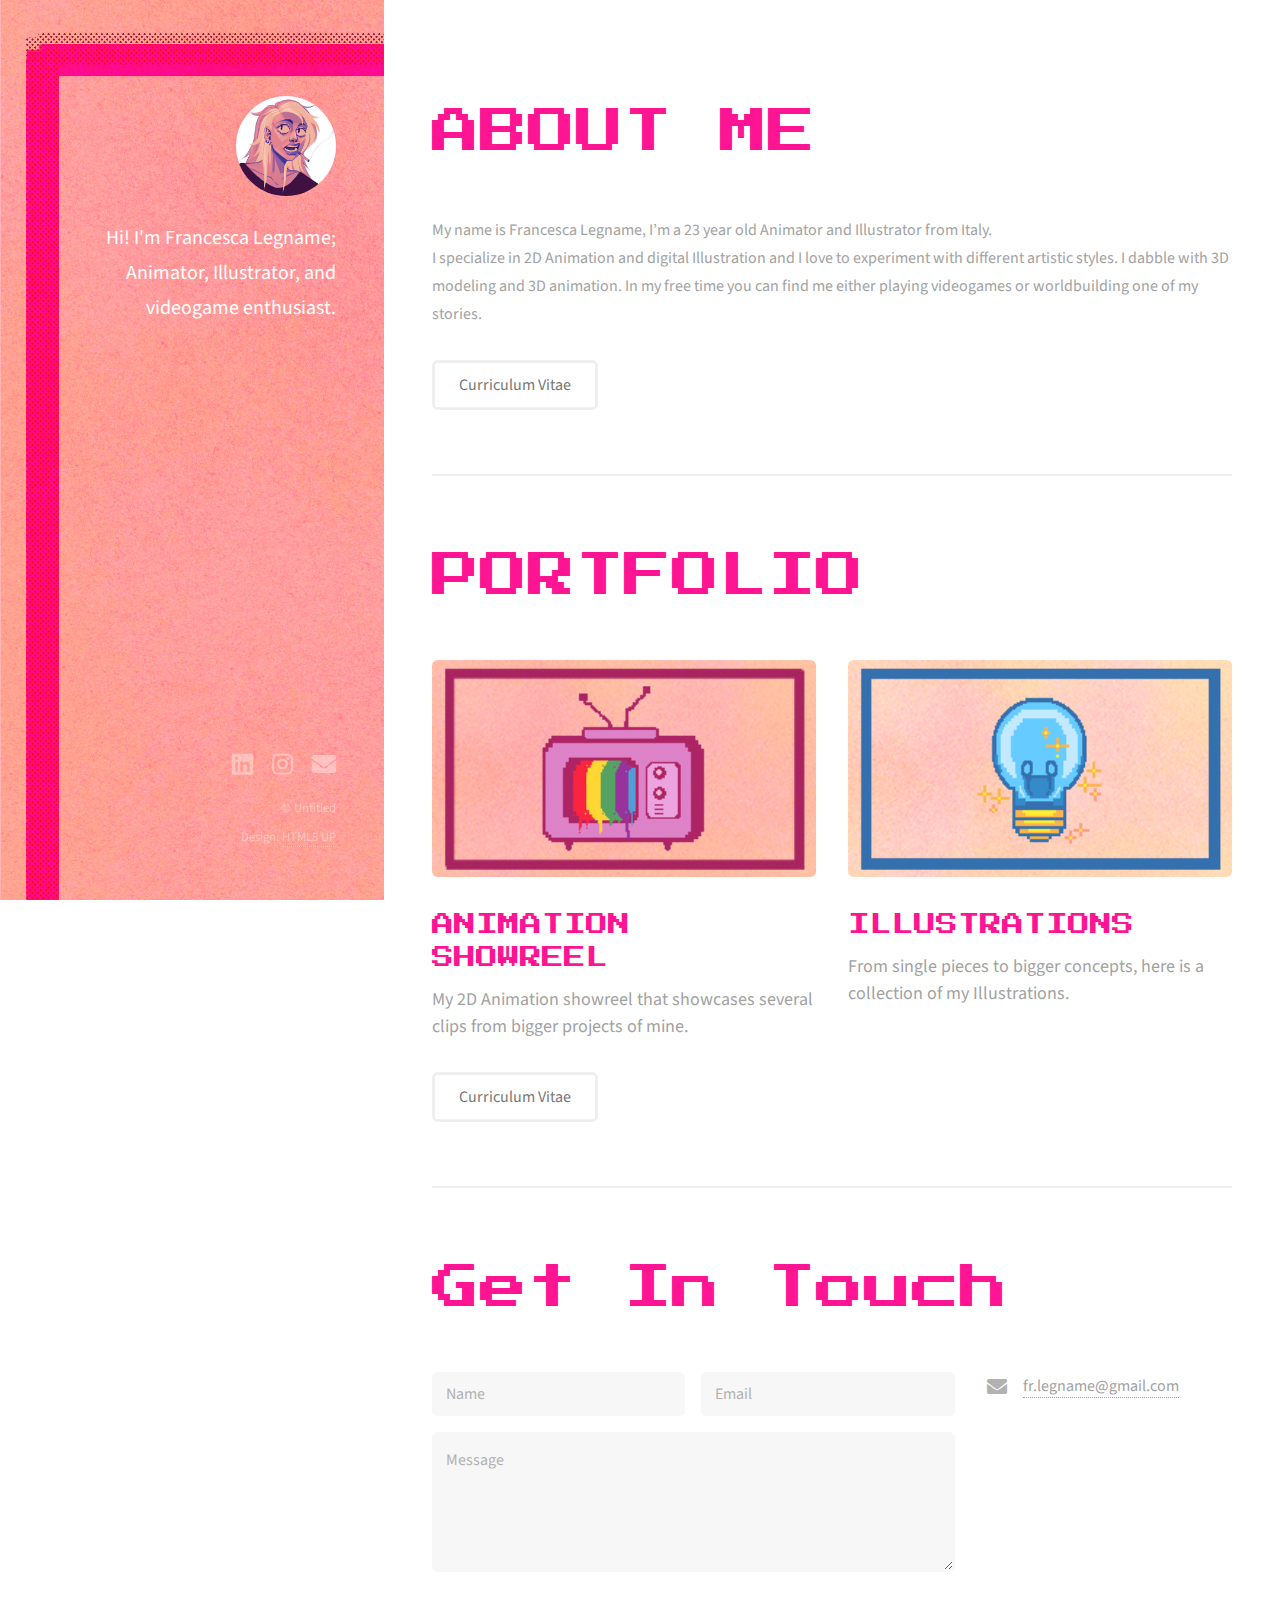
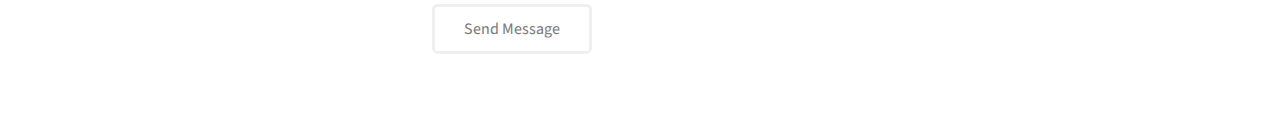
==== commit 1c080b1f: "text modifications" ====
--- a/index.html
+++ b/index.html
@@ -13,6 +13,8 @@
 		<link rel="preconnect" href="https://fonts.googleapis.com">
 		<link rel="preconnect" href="https://fonts.gstatic.com/" crossorigin>
 		<link href="https://fonts.googleapis.com/css2?family=Abril+Fatface&display=swap" rel="stylesheet">
+		<link href="https://fonts.googleapis.com/css2?family=Honk&display=swap" rel="stylesheet">
+		<link href="https://fonts.googleapis.com/css2?family=Press+Start+2P&display=swap" rel="stylesheet">
 	</head>
 	<body class="is-preload">
 
@@ -31,7 +33,7 @@
 				<!-- One -->
 					<section id="one">
 						<header class="major">
-							<h2 style="font-family:'Abril Fatface'; color: deeppink;">ABOUT ME<br />
+							<h2 style="font-family:'Press Start 2P'; font-size: 48px; color: deeppink;">ABOUT ME<br />
 							</h2>
 						</header>
 						<p>My name is Francesca Legname, I’m a 23 year old Animator and Illustrator from Italy. <br />
@@ -44,17 +46,17 @@
 
 				<!-- Two -->
 					<section id="two">
-						<h2>PORTFOLIO</h2>
+						<h2 style="font-family:'Press Start 2P'; font-size: 48px; color: deeppink;">PORTFOLIO</h2>
 						<div class="row">
 							<article class="col-6 col-12-xsmall work-item">
 								<a href="images/SHOWREEL.mp4" class="video fit thumb"><img src="images/thumbs/TV ICON.png" alt="" /></a>
-								<h3>ANIMATION SHOWREEL</h3>
-								<p>My 2D Animation showreel that showcases several clips from bigger projects of mine.</p>
+								<h3 style="font-family:'Press Start 2P'; font-size: 22px; color: deeppink;">ANIMATION SHOWREEL</h3>
+								<p style="font-size: 18px;">My 2D Animation showreel that showcases several clips from bigger projects of mine.</p>
 							</article>
 							<article class="col-6 col-12-xsmall work-item">
 								<a href="illustrations.html"  class= "html fit thumb"><img src="images/thumbs/BULB ICON.png" alt="" /></a>
-								<h3 style="font-size: 22px">ILLUSTRATIONS</h3>
-								<p>From single pieces to bigger concepts, here is a collection of my Illustrations.</p>
+								<h3 style="font-family:'Press Start 2P'; font-size: 22px; color: deeppink;">ILLUSTRATIONS</h3>
+								<p style="font-size: 18px;">From single pieces to bigger concepts, here is a collection of my Illustrations.</p>
 							</article>
 							<!-- <article class="col-6 col-12-xsmall work-item">
 								<a href="images/fulls/03.jpg" class="image fit thumb"><img src="images/thumbs/03.jpg" alt="" /></a>
@@ -69,8 +71,8 @@
 
 				<!-- Three -->
 					<section id="three">
-						<h2>Get In Touch</h2>
-						<p>Accumsan pellentesque commodo blandit enim arcu non at amet id arcu magna. Accumsan orci faucibus id eu lorem semper nunc nisi lorem vulputate lorem neque lorem ipsum dolor.</p>
+						<h2 style="font-family:'Press Start 2P'; font-size: 48px; color: deeppink;">Get In Touch</h2>
+						<p></p>
 						<div class="row">
 							<div class="col-8 col-12-small">
 								<form method="post" action="#">
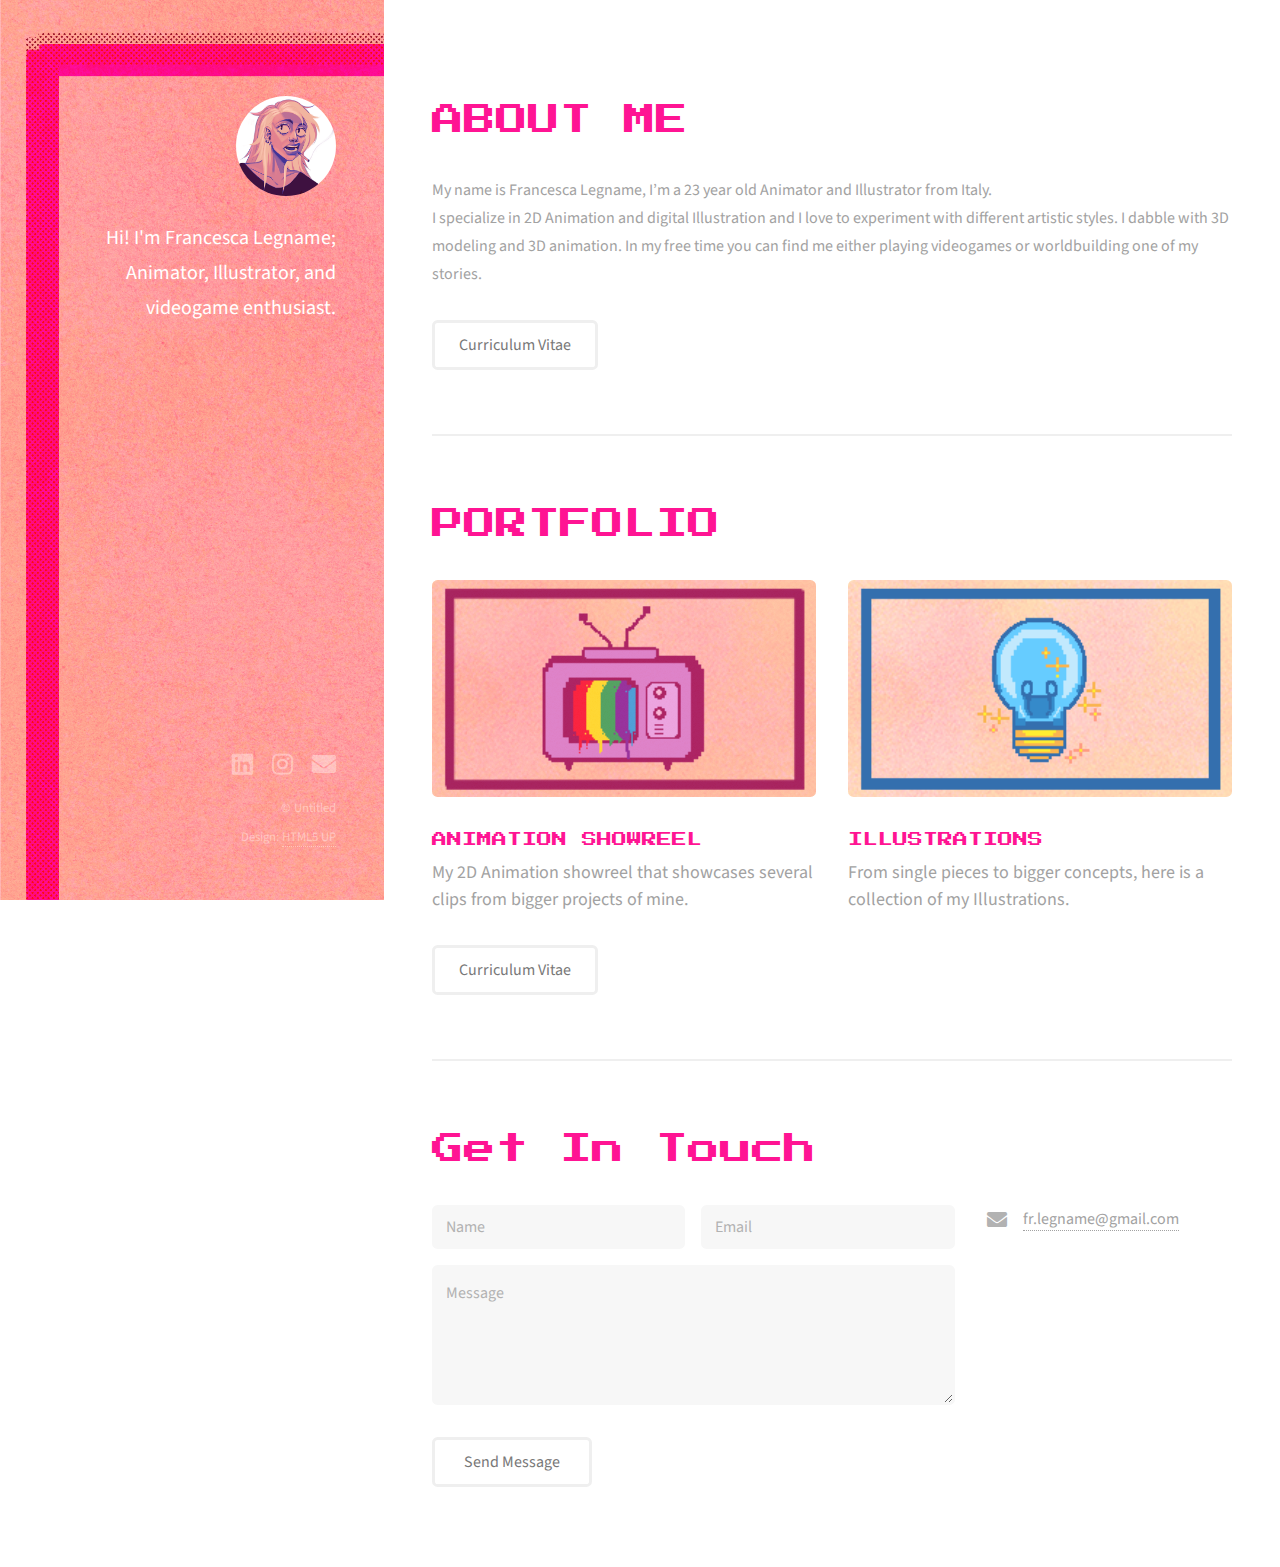
==== commit 54bc14f7: "text mod" ====
--- a/index.html
+++ b/index.html
@@ -33,7 +33,7 @@
 				<!-- One -->
 					<section id="one">
 						<header class="major">
-							<h2 style="font-family:'Press Start 2P'; font-size: 48px; color: deeppink;">ABOUT ME<br />
+							<h2 style="font-family:'Press Start 2P'; font-size: 32px; color: deeppink;">ABOUT ME<br />
 							</h2>
 						</header>
 						<p>My name is Francesca Legname, I’m a 23 year old Animator and Illustrator from Italy. <br />
@@ -46,16 +46,16 @@
 
 				<!-- Two -->
 					<section id="two">
-						<h2 style="font-family:'Press Start 2P'; font-size: 48px; color: deeppink;">PORTFOLIO</h2>
+						<h2 style="font-family:'Press Start 2P'; font-size: 32px; color: deeppink;">PORTFOLIO</h2>
 						<div class="row">
 							<article class="col-6 col-12-xsmall work-item">
 								<a href="images/SHOWREEL.mp4" class="video fit thumb"><img src="images/thumbs/TV ICON.png" alt="" /></a>
-								<h3 style="font-family:'Press Start 2P'; font-size: 22px; color: deeppink;">ANIMATION SHOWREEL</h3>
+								<h3 style="font-family:'Press Start 2P'; font-size: 15px; color: deeppink;">ANIMATION SHOWREEL</h3>
 								<p style="font-size: 18px;">My 2D Animation showreel that showcases several clips from bigger projects of mine.</p>
 							</article>
 							<article class="col-6 col-12-xsmall work-item">
 								<a href="illustrations.html"  class= "html fit thumb"><img src="images/thumbs/BULB ICON.png" alt="" /></a>
-								<h3 style="font-family:'Press Start 2P'; font-size: 22px; color: deeppink;">ILLUSTRATIONS</h3>
+								<h3 style="font-family:'Press Start 2P'; font-size: 15px; color: deeppink;">ILLUSTRATIONS</h3>
 								<p style="font-size: 18px;">From single pieces to bigger concepts, here is a collection of my Illustrations.</p>
 							</article>
 							<!-- <article class="col-6 col-12-xsmall work-item">
@@ -71,7 +71,7 @@
 
 				<!-- Three -->
 					<section id="three">
-						<h2 style="font-family:'Press Start 2P'; font-size: 48px; color: deeppink;">Get In Touch</h2>
+						<h2 style="font-family:'Press Start 2P'; font-size: 32px; color: deeppink;">Get In Touch</h2>
 						<p></p>
 						<div class="row">
 							<div class="col-8 col-12-small">
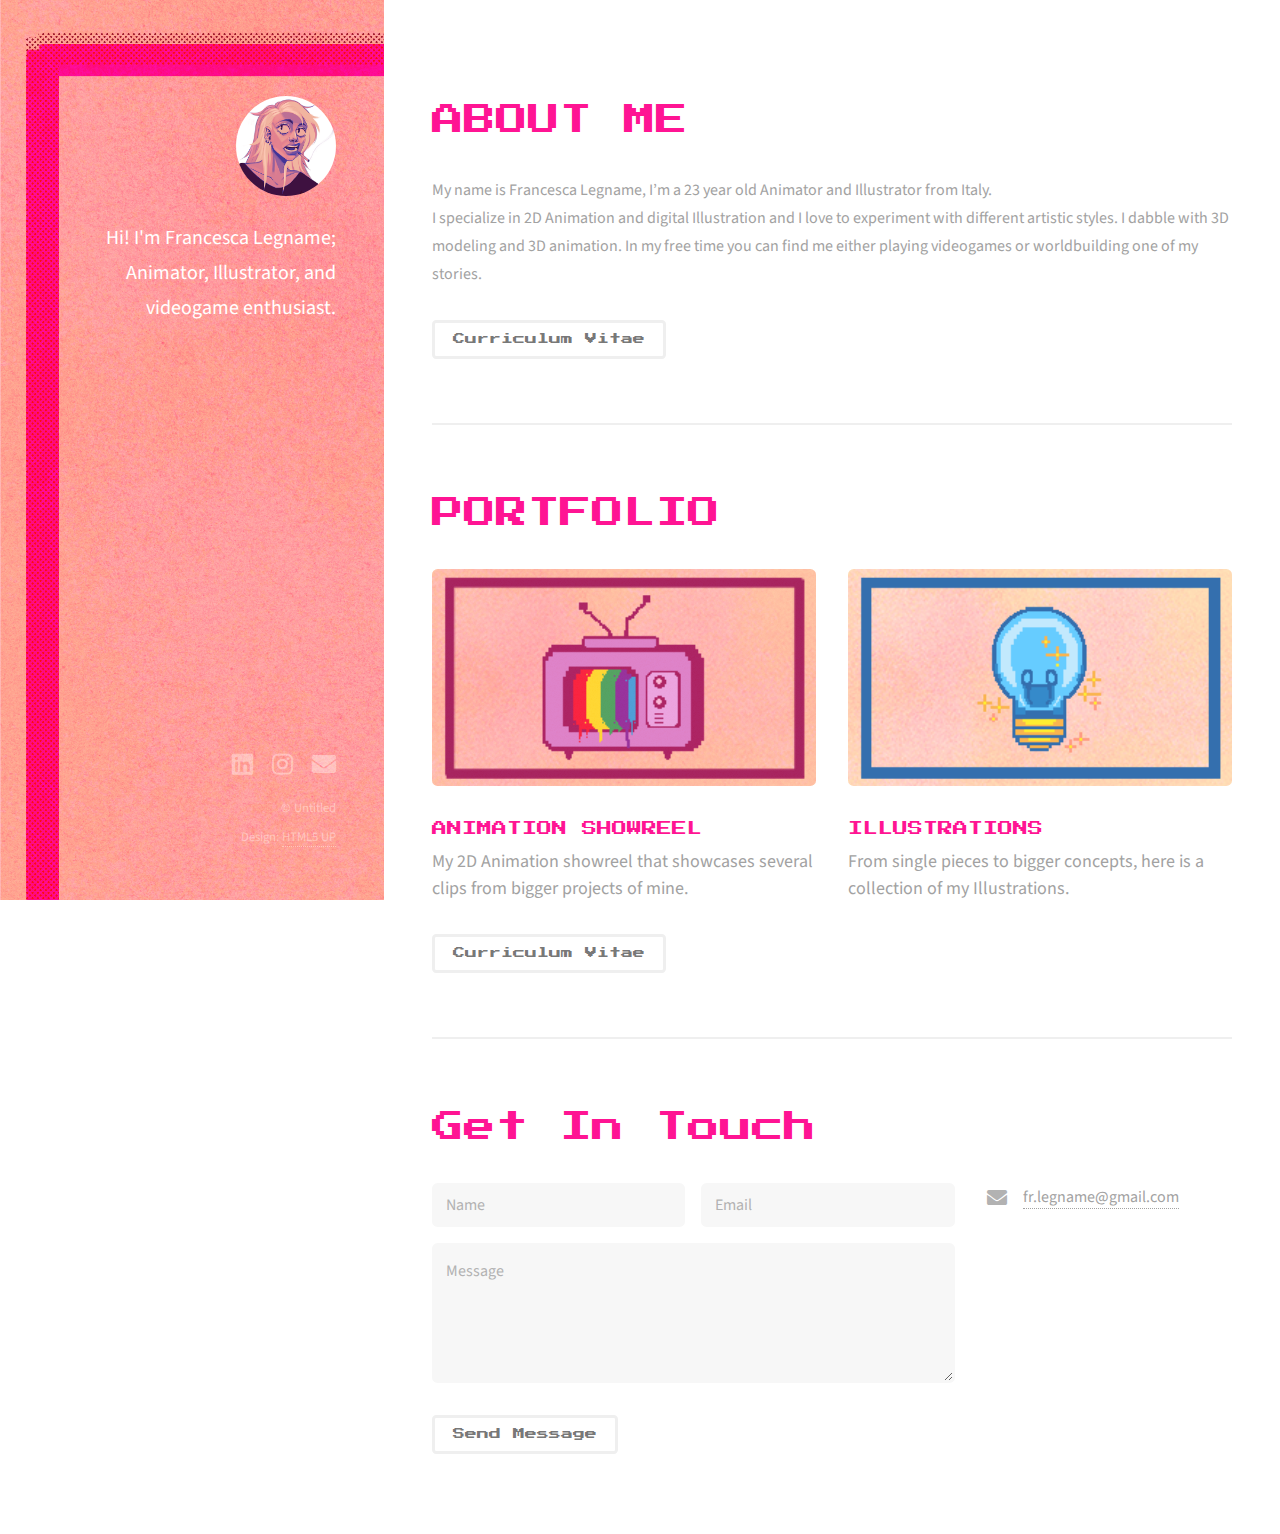
==== commit 1760aef1: "text font mods" ====
--- a/index.html
+++ b/index.html
@@ -40,7 +40,7 @@
 							I specialize in 2D Animation and digital Illustration and I love to experiment with different artistic styles. I dabble with 3D modeling and 3D animation.
 							In my free time you can find me either playing videogames or worldbuilding one of my stories.</p>
 						<ul class="actions">
-							<li><a href="files\CV.pdf" target="_blank" class="button">Curriculum Vitae</a></li>
+							<li><a href="files\CV.pdf" target="_blank" class="button" style="font-family: 'Press Start 2P'; font-size: 12px;">Curriculum Vitae</a></li>
 						</ul>
 					</section>
 
@@ -65,7 +65,7 @@
 							
 						</div>
 						<ul class="actions">
-							<li><a href="files\CV.pdf" target="_blank" class="button">Curriculum Vitae</a></li>
+							<li><a href="files\CV.pdf" target="_blank" class="button" style="font-family: 'Press Start 2P'; font-size: 12px;">Curriculum Vitae</a></li>
 						</ul>
 					</section>
 
@@ -83,7 +83,7 @@
 									</div>
 								</form>
 								<ul class="actions">
-									<li><input type="submit" value="Send Message" /></li>
+									<li><input type="submit" value="Send Message" style="font-family: 'Press Start 2P'; font-size: 12px;" /></li>
 								</ul>
 							</div>
 							<div class="col-4 col-12-small">
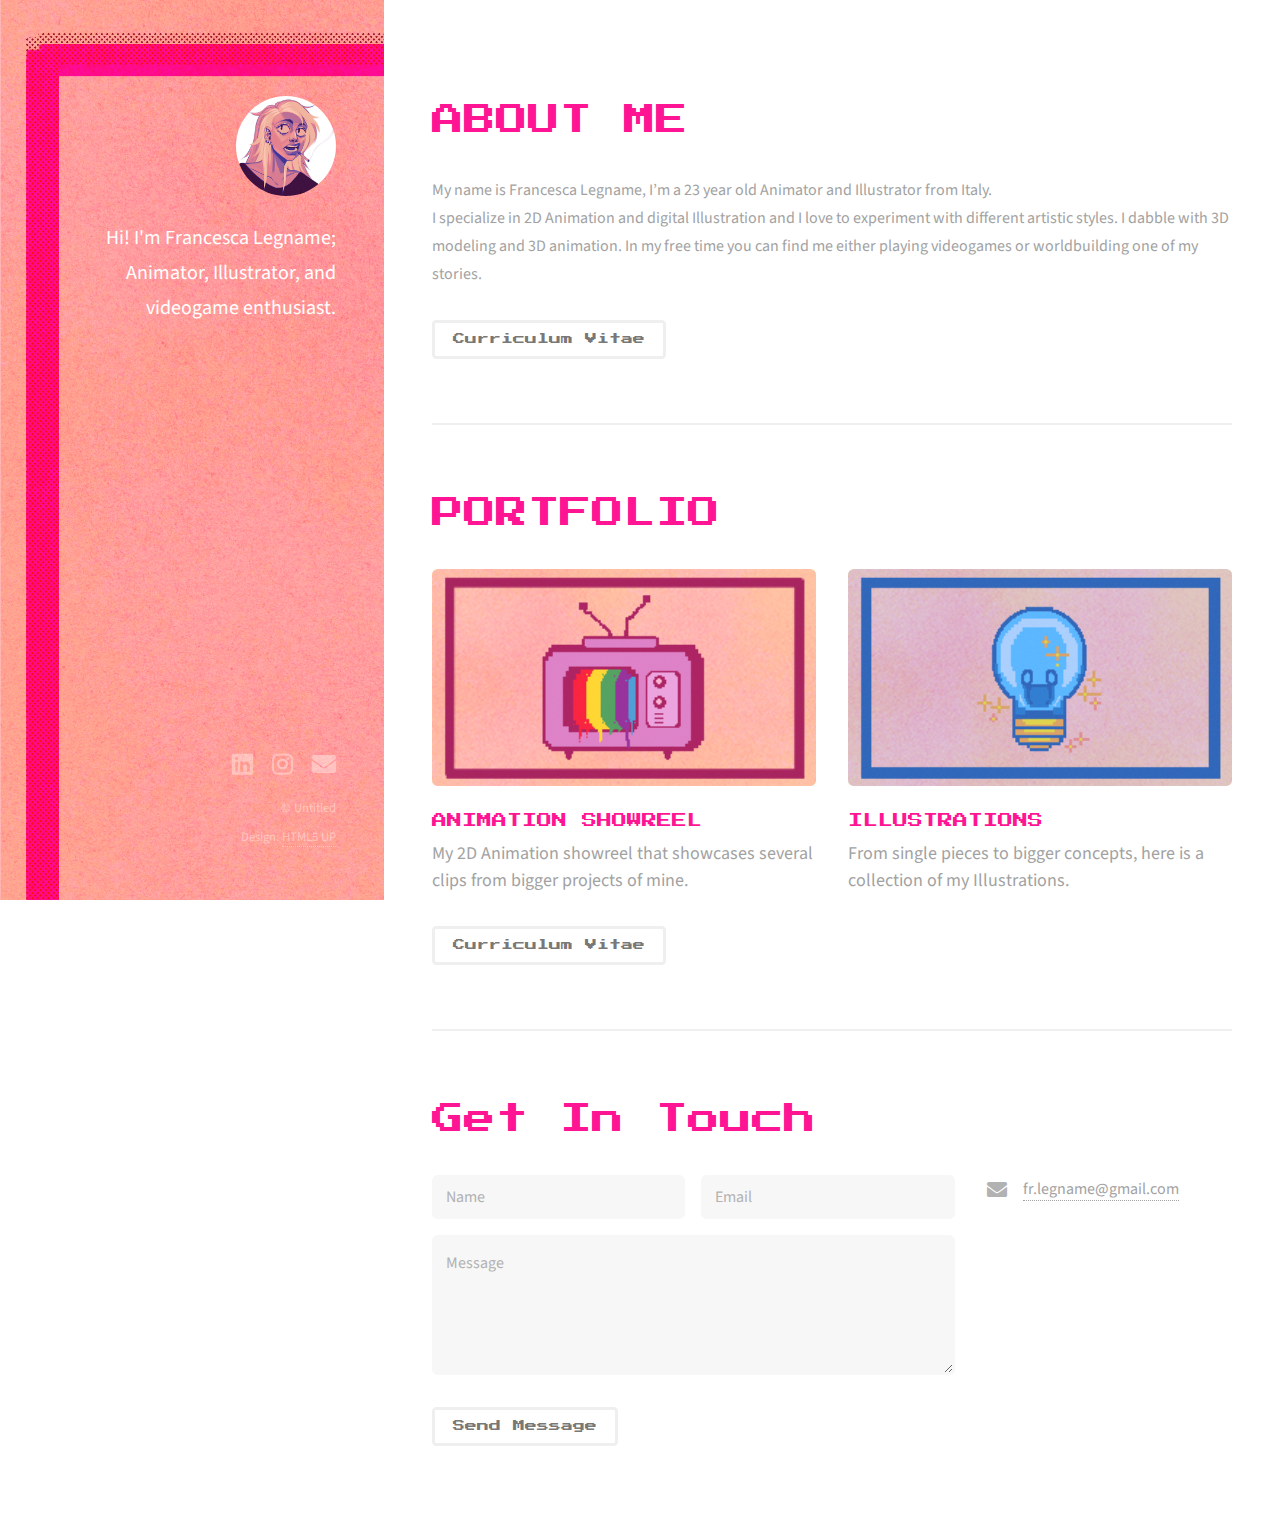
==== commit 751a57eb: "Created new overlay transition" ====
--- a/index.html
+++ b/index.html
@@ -49,7 +49,7 @@
 						<h2 style="font-family:'Press Start 2P'; font-size: 32px; color: deeppink;">PORTFOLIO</h2>
 						<div class="row">
 							<article class="col-6 col-12-xsmall work-item">
-								<a href="images/SHOWREEL.mp4" class="video fit thumb"><img src="images/thumbs/TV ICON.png" alt="" /></a>
+								<a href="images/SHOWREEL.mp4" class="image fit thumb"><img src="images/thumbs/TV ICON.png" alt="" /></a>
 								<h3 style="font-family:'Press Start 2P'; font-size: 15px; color: deeppink;">ANIMATION SHOWREEL</h3>
 								<p style="font-size: 18px;">My 2D Animation showreel that showcases several clips from bigger projects of mine.</p>
 							</article>
--- a/assets/css/main.css
+++ b/assets/css/main.css
@@ -2035,21 +2035,21 @@
 			font-family: 'Font Awesome 5 Brands';
 		}
 
-/* Image */
+/* Html */
 
 	.html {
 		border-radius: 0.35em;
 		border: 0;
 		display: inline-block;
 		position: relative;
-	}
+	}	
 
 		.html:before {
 			-moz-transition: opacity 0.2s ease-in-out;
 			-webkit-transition: opacity 0.2s ease-in-out;
 			-ms-transition: opacity 0.2s ease-in-out;
 			transition: opacity 0.2s ease-in-out;
-			background: url("images/overlay.png");
+			background: url("images/overlay1.png");
 			border-radius: 0.35em;
 			content: '';
 			display: block;
@@ -2094,7 +2094,7 @@
 			}
 
 			.html.thumb:hover:before {
-				background: url("htmls/overlay.png"), url("htmls/overlay.png");
+				background: url("images/overlay1.png"), url("images/overlay1.png");
 				opacity: 1.0;
 			}
 
@@ -2125,7 +2125,7 @@
 
 		.html.fit {
 			display: block;
-			margin: 0 0 2em 0;
+			margin: 0 0 1.5em 0;
 			width: 100%;
 		}
 
@@ -2146,114 +2146,6 @@
 				width: 100%;
 			}
 
-			.html {
-				border-radius: 0.35em;
-				border: 0;
-				display: inline-block;
-				position: relative;
-			}
-		
-				.html:before {
-					-moz-transition: opacity 0.2s ease-in-out;
-					-webkit-transition: opacity 0.2s ease-in-out;
-					-ms-transition: opacity 0.2s ease-in-out;
-					transition: opacity 0.2s ease-in-out;
-					background: url("htmls/overlay.png");
-					border-radius: 0.35em;
-					content: '';
-					display: block;
-					height: 100%;
-					left: 0;
-					opacity: 0.5;
-					position: absolute;
-					top: 0;
-					width: 100%;
-				}
-		
-				.html.thumb {
-					text-align: center;
-				}
-		
-					.html.thumb:after {
-						-moz-transition: opacity 0.2s ease-in-out;
-						-webkit-transition: opacity 0.2s ease-in-out;
-						-ms-transition: opacity 0.2s ease-in-out;
-						transition: opacity 0.2s ease-in-out;
-						border-radius: 0.35em;
-						border: solid 3px rgba(255, 255, 255, 0.5);
-						color: #fff;
-						content: 'View';
-						display: inline-block;
-						font-size: 0.8em;
-						font-weight: 400;
-						left: 50%;
-						line-height: 2.25em;
-						margin: -1.25em 0 0 -3em;
-						opacity: 0;
-						padding: 0 1.5em;
-						position: absolute;
-						text-align: center;
-						text-decoration: none;
-						top: 50%;
-						white-space: nowrap;
-					}
-		
-					.html.thumb:hover:after {
-						opacity: 1.0;
-					}
-		
-					.html.thumb:hover:before {
-						background: url("htmls/overlay.png"), url("htmls/overlay.png");
-						opacity: 1.0;
-					}
-		
-				.html img {
-					border-radius: 0.35em;
-					display: block;
-				}
-		
-				.html.left {
-					float: left;
-					margin: 0 1.5em 1em 0;
-					top: 0.25em;
-				}
-		
-				.html.right {
-					float: right;
-					margin: 0 0 1em 1.5em;
-					top: 0.25em;
-				}
-		
-				.html.left, .html.right {
-					max-width: 40%;
-				}
-		
-					.html.left img, .html.right img {
-						width: 100%;
-					}
-		
-				.html.fit {
-					display: inside;
-					margin: 0 0 2em 0;
-					width: 100%;
-				}
-		
-					.html.fit img {
-						width: 100%;
-					}
-		
-				.html.avatar {
-					border-radius: 100%;
-				}
-		
-					.html.avatar:before {
-						display: none;
-					}
-		
-					.html.avatar img {
-						border-radius: 100%;
-						width: 100%;
-					}
 /* Image */
 
 .image {
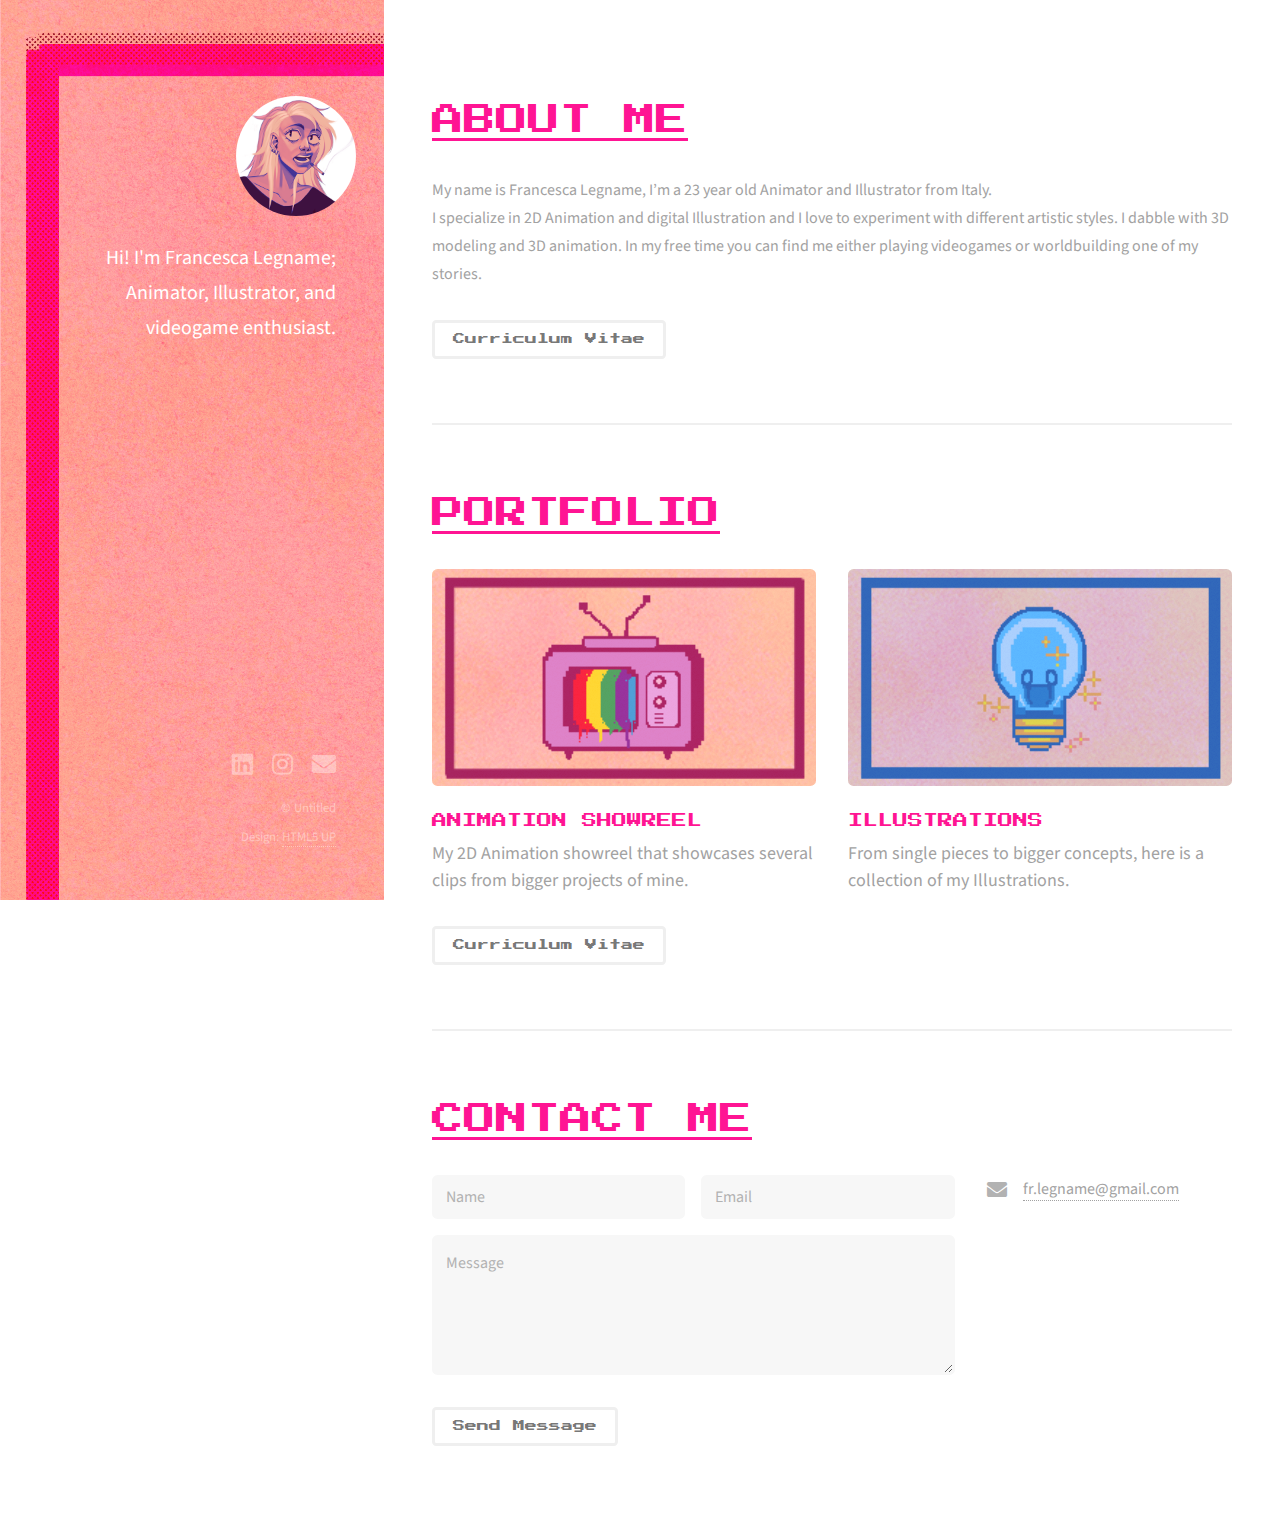
==== commit 8dd8a19e: "added new animation.html, reformatted avatar" ====
--- a/index.html
+++ b/index.html
@@ -33,7 +33,7 @@
 				<!-- One -->
 					<section id="one">
 						<header class="major">
-							<h2 style="font-family:'Press Start 2P'; font-size: 32px; color: deeppink;">ABOUT ME<br />
+							<h2 style="font-family:'Press Start 2P'; font-size: 32px; color: deeppink;"><u>ABOUT ME</u><br />
 							</h2>
 						</header>
 						<p>My name is Francesca Legname, I’m a 23 year old Animator and Illustrator from Italy. <br />
@@ -46,10 +46,10 @@
 
 				<!-- Two -->
 					<section id="two">
-						<h2 style="font-family:'Press Start 2P'; font-size: 32px; color: deeppink;">PORTFOLIO</h2>
+						<h2 style="font-family:'Press Start 2P'; font-size: 32px; color: deeppink;"><u>PORTFOLIO</u></h2>
 						<div class="row">
 							<article class="col-6 col-12-xsmall work-item">
-								<a href="images/SHOWREEL.mp4" class="image fit thumb"><img src="images/thumbs/TV ICON.png" alt="" /></a>
+								<a href="animation.html" class="html1 fit thumb"><img src="images/thumbs/TV ICON.png" alt="" /></a>
 								<h3 style="font-family:'Press Start 2P'; font-size: 15px; color: deeppink;">ANIMATION SHOWREEL</h3>
 								<p style="font-size: 18px;">My 2D Animation showreel that showcases several clips from bigger projects of mine.</p>
 							</article>
@@ -71,7 +71,7 @@
 
 				<!-- Three -->
 					<section id="three">
-						<h2 style="font-family:'Press Start 2P'; font-size: 32px; color: deeppink;">Get In Touch</h2>
+						<h2 style="font-family:'Press Start 2P'; font-size: 32px; color: deeppink;"><u>CONTACT ME</u></h2>
 						<p></p>
 						<div class="row">
 							<div class="col-8 col-12-small">
--- a/assets/css/main.css
+++ b/assets/css/main.css
@@ -7,7 +7,7 @@
 	Free for personal and commercial use under the CCA 3.0 license (html5up.net/license)
 */
 
-html, body, div, span, applet, object,
+html, .html1, body, div, span, applet, object,
 iframe, h1, h2, h3, h4, h5, h6, p, blockquote,
 pre, a, abbr, acronym, address, big, cite,
 code, del, dfn, em, img, ins, kbd, q, s, samp,
@@ -2145,6 +2145,116 @@
 				border-radius: 100%;
 				width: 100%;
 			}
+/* Html */
+
+	.html1 {
+		border-radius: 0.35em;
+		border: 0;
+		display: inline-block;
+		position: relative;
+	}	
+
+		.html1:before {
+			-moz-transition: opacity 0.2s ease-in-out;
+			-webkit-transition: opacity 0.2s ease-in-out;
+			-ms-transition: opacity 0.2s ease-in-out;
+			transition: opacity 0.2s ease-in-out;
+			background: url("images/overlay.png");
+			border-radius: 0.35em;
+			content: '';
+			display: block;
+			height: 100%;
+			left: 0;
+			opacity: 0.5;
+			position: absolute;
+			top: 0;
+			width: 100%;
+		}
+
+		.html1.thumb {
+			text-align: center;
+		}
+
+			.html1.thumb:after {
+				-moz-transition: opacity 0.2s ease-in-out;
+				-webkit-transition: opacity 0.2s ease-in-out;
+				-ms-transition: opacity 0.2s ease-in-out;
+				transition: opacity 0.2s ease-in-out;
+				border-radius: 0.35em;
+				border: solid 3px rgba(255, 255, 255, 0.5);
+				color: #fff;
+				content: 'View';
+				display: inline-block;
+				font-size: 0.8em;
+				font-weight: 400;
+				left: 50%;
+				line-height: 2.25em;
+				margin: -1.25em 0 0 -3em;
+				opacity: 0;
+				padding: 0 1.5em;
+				position: absolute;
+				text-align: center;
+				text-decoration: none;
+				top: 50%;
+				white-space: nowrap;
+			}
+
+			.html1.thumb:hover:after {
+				opacity: 1.0;
+			}
+
+			.html1.thumb:hover:before {
+				background: url("images/overlay.png"), url("images/overlay.png");
+				opacity: 1.0;
+			}
+
+		.html1 img {
+			border-radius: 0.35em;
+			display: block;
+		}
+
+		.html1.left {
+			float: left;
+			margin: 0 1.5em 1em 0;
+			top: 0.25em;
+		}
+
+		.html1.right {
+			float: right;
+			margin: 0 0 1em 1.5em;
+			top: 0.25em;
+		}
+
+		.html1.left, .html1.right {
+			max-width: 40%;
+		}
+
+			.html1.left img, .html1.right img {
+				width: 100%;
+			}
+
+		.html1.fit {
+			display: block;
+			margin: 0 0 1.5em 0;
+			width: 100%;
+		}
+
+			.html1.fit img {
+				width: 100%;
+			}
+
+		.html1.avatar {
+			border-radius: 100%;
+		}
+
+			.html1.avatar:before {
+				display: none;
+			}
+
+			.html1.avatar img {
+				border-radius: 100%;
+				width: 100%;
+			}
 
 /* Image */
 
@@ -2253,8 +2363,8 @@
 		}
 
 		.image.avatar img {
-			border-radius: 100%;
-			width: 100%;
+			border-radius: 150%;
+			width: 150%;
 		}
 
 		.image {
@@ -2362,8 +2472,8 @@
 				}
 	
 				.image.avatar img {
-					border-radius: 100%;
-					width: 100%;
+					border-radius: 120%;
+					width: 120%;
 				}
 
 /* Video */
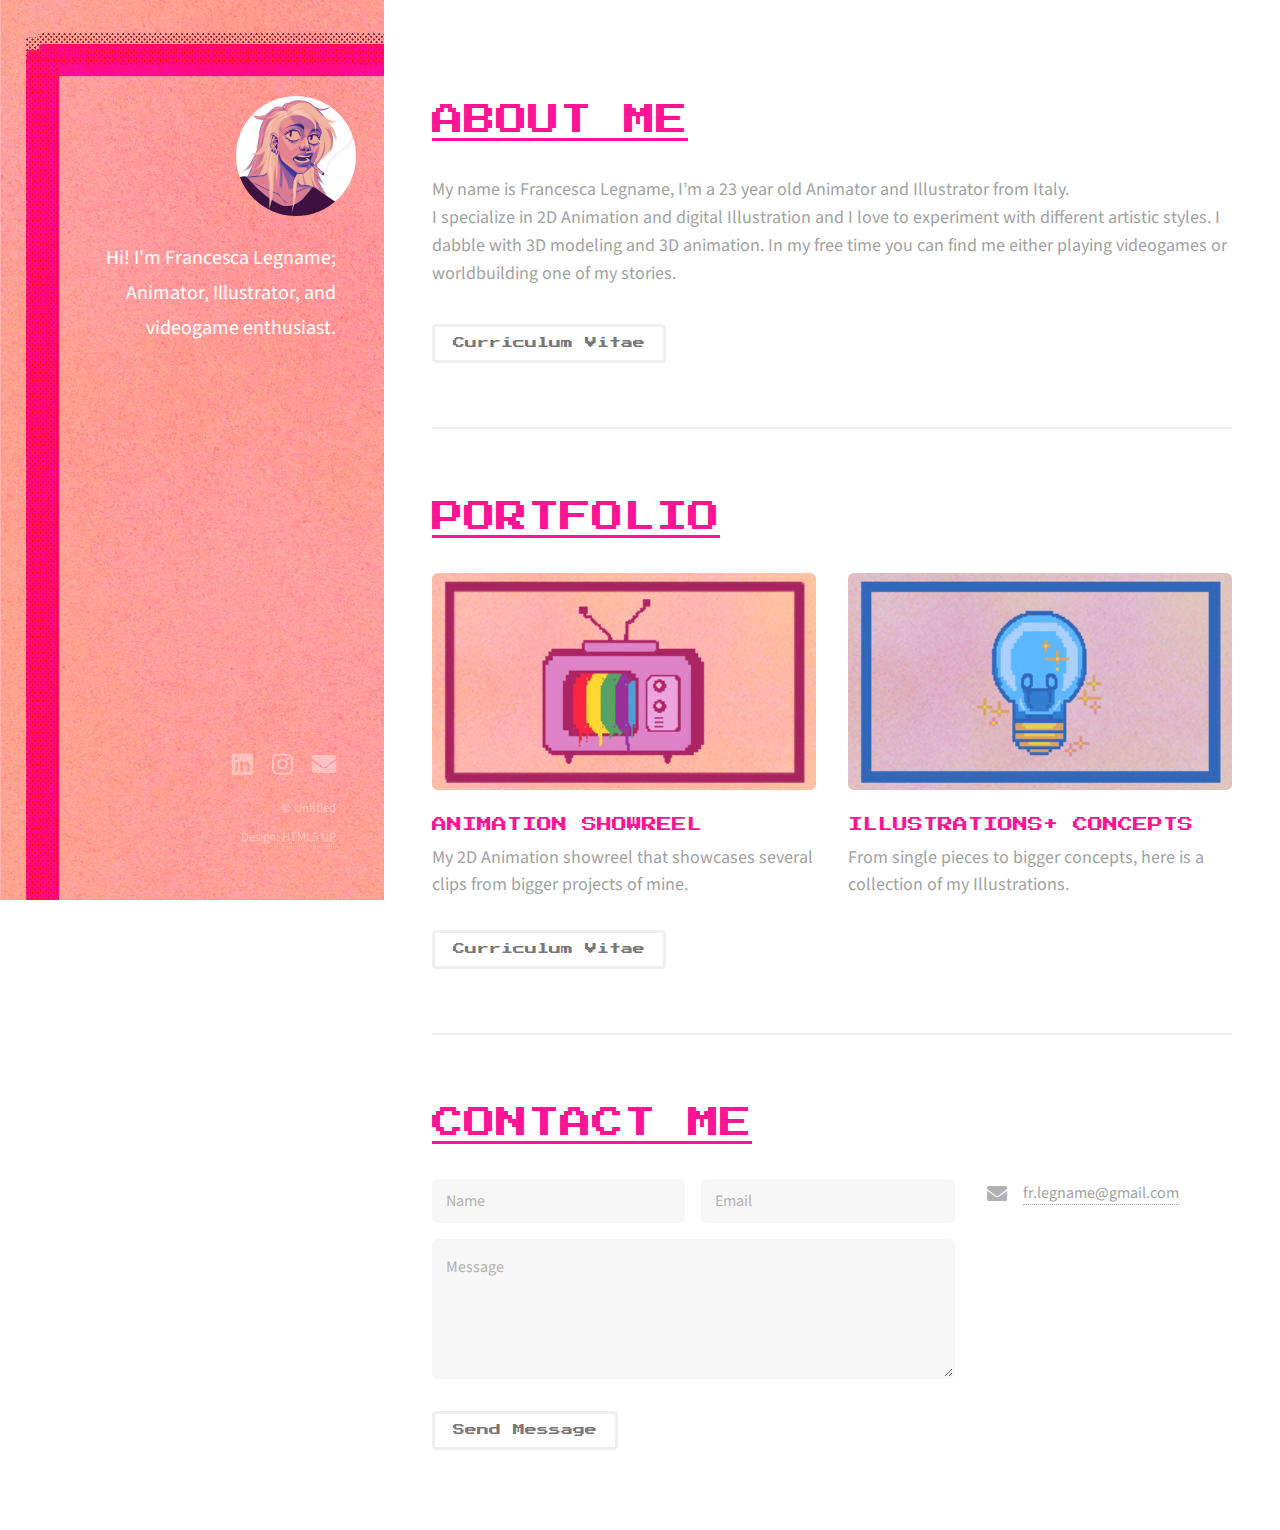
==== commit 0e550861: "text and font mod" ====
--- a/index.html
+++ b/index.html
@@ -36,7 +36,7 @@
 							<h2 style="font-family:'Press Start 2P'; font-size: 32px; color: deeppink;"><u>ABOUT ME</u><br />
 							</h2>
 						</header>
-						<p>My name is Francesca Legname, I’m a 23 year old Animator and Illustrator from Italy. <br />
+						<p style="font-size: 18px;">My name is Francesca Legname, I’m a 23 year old Animator and Illustrator from Italy. <br />
 							I specialize in 2D Animation and digital Illustration and I love to experiment with different artistic styles. I dabble with 3D modeling and 3D animation.
 							In my free time you can find me either playing videogames or worldbuilding one of my stories.</p>
 						<ul class="actions">
@@ -55,7 +55,7 @@
 							</article>
 							<article class="col-6 col-12-xsmall work-item">
 								<a href="illustrations.html"  class= "html fit thumb"><img src="images/thumbs/BULB ICON.png" alt="" /></a>
-								<h3 style="font-family:'Press Start 2P'; font-size: 15px; color: deeppink;">ILLUSTRATIONS</h3>
+								<h3 style="font-family:'Press Start 2P'; font-size: 15px; color: deeppink;">ILLUSTRATIONS+ CONCEPTS</h3>
 								<p style="font-size: 18px;">From single pieces to bigger concepts, here is a collection of my Illustrations.</p>
 							</article>
 							<!-- <article class="col-6 col-12-xsmall work-item">
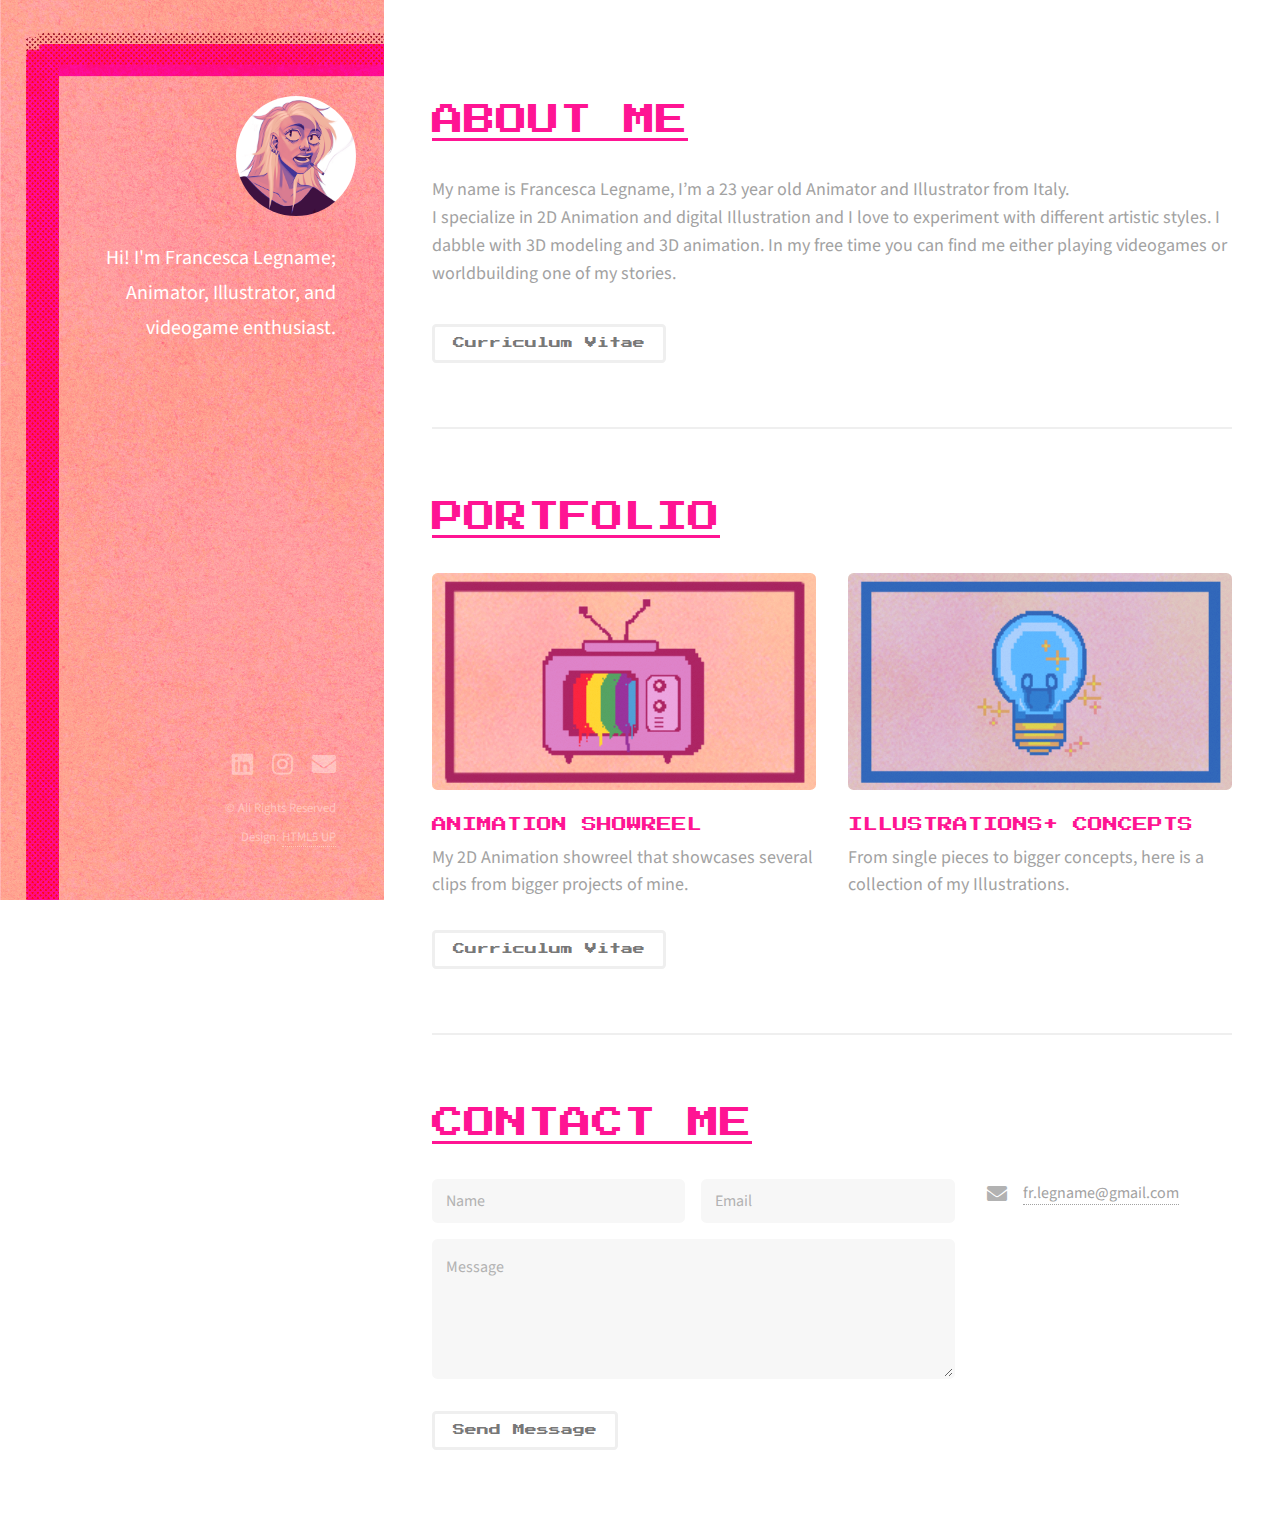
==== commit 13ea6d8e: "updated copyright" ====
--- a/index.html
+++ b/index.html
@@ -426,7 +426,7 @@
 						<li><a href="mailto:fr.legname@gmail.com" class="icon solid fa-envelope"><span class="label">Email</span></a></li>
 					</ul>
 					<ul class="copyright">
-						<li>&copy; Untitled</li><li>Design: <a href="http://html5up.net">HTML5 UP</a></li>
+						<li>&copy; All Rights Reserved</li><li>Design: <a href="http://html5up.net">HTML5 UP</a></li>
 					</ul>
 				</div>
 			</footer>
